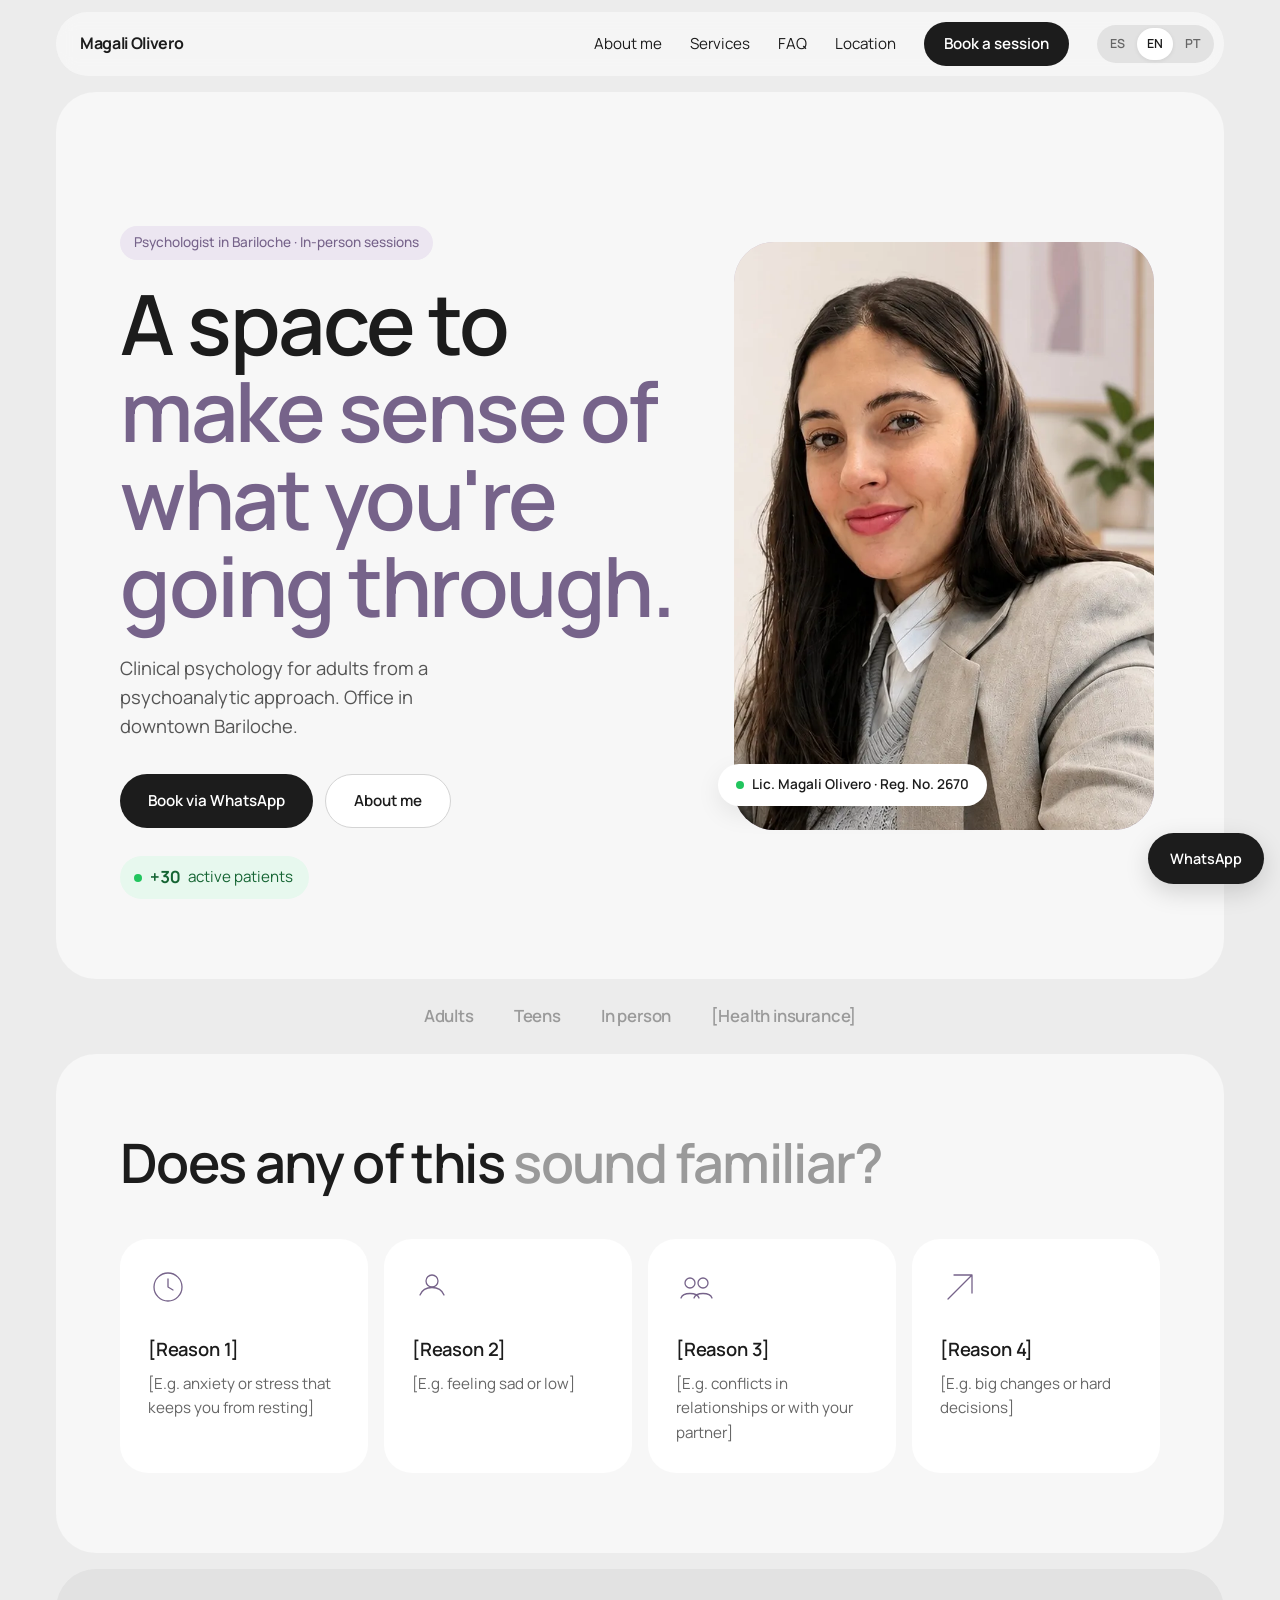
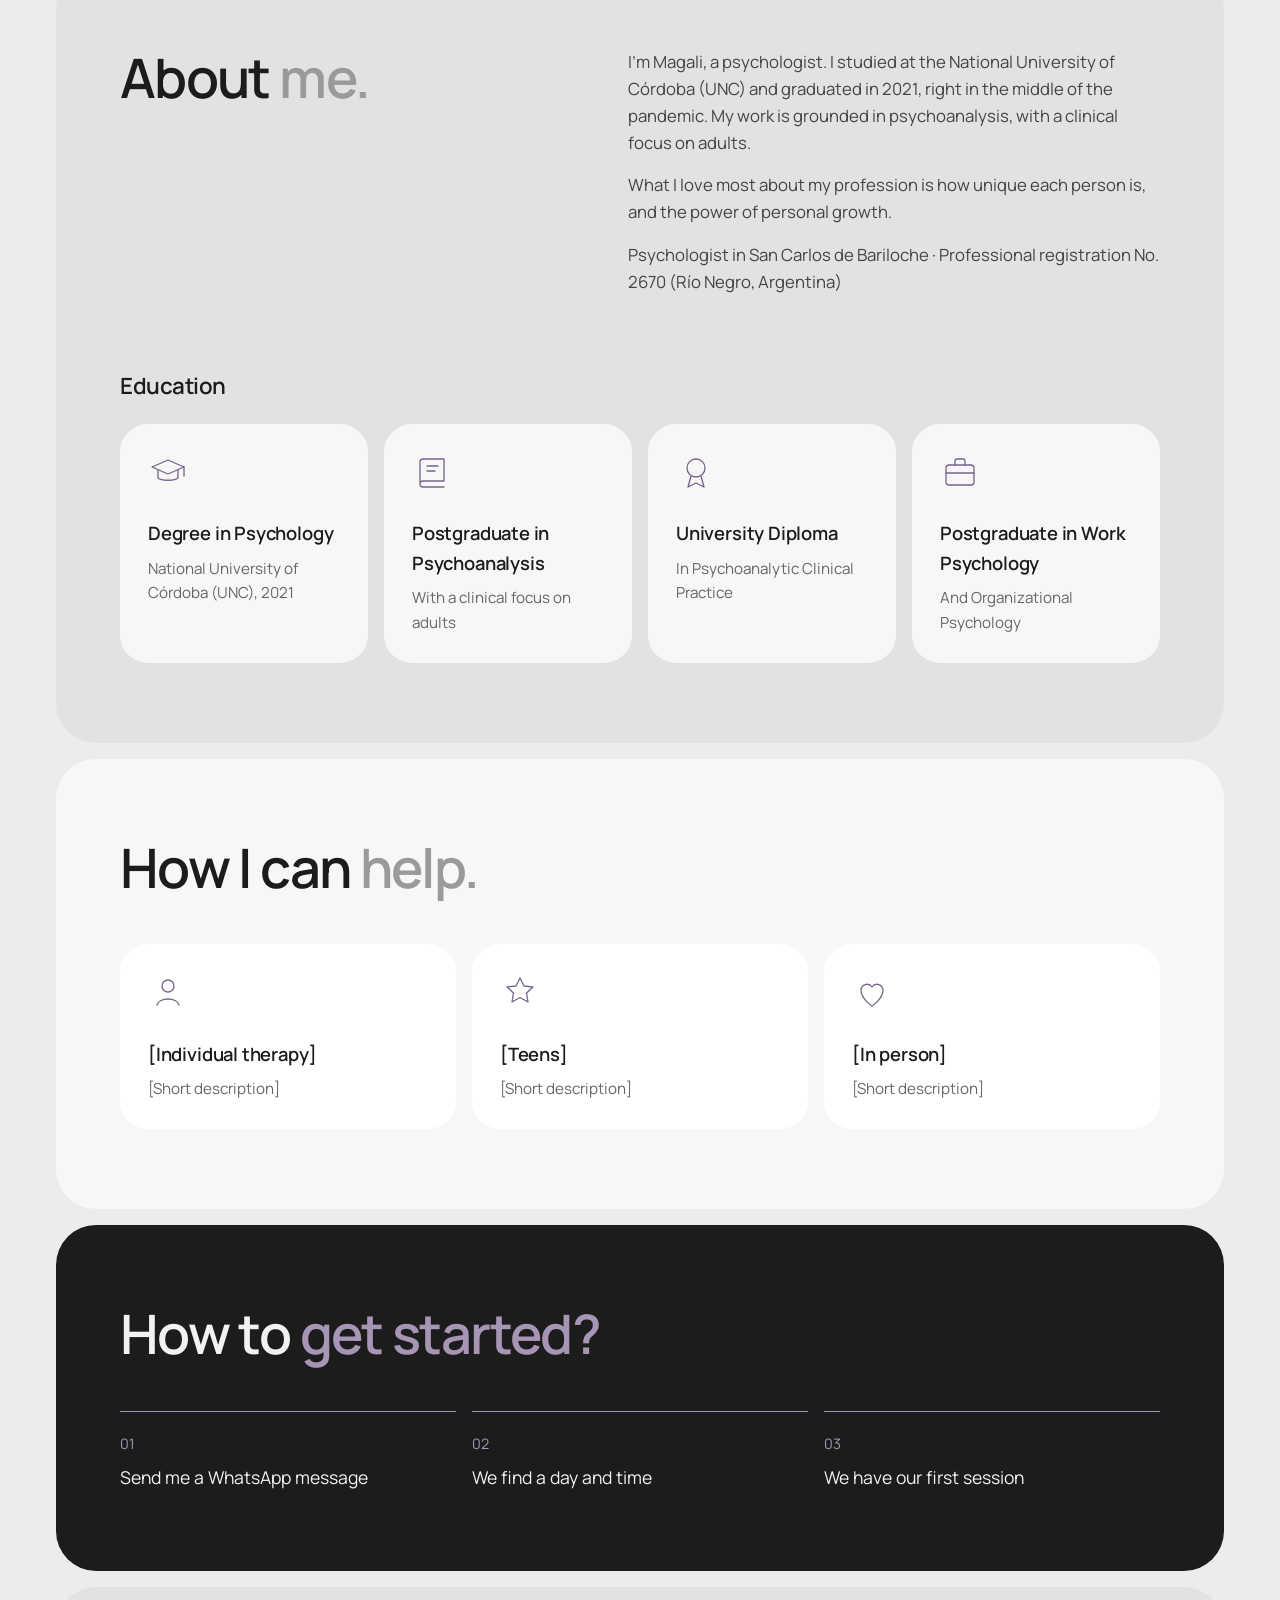
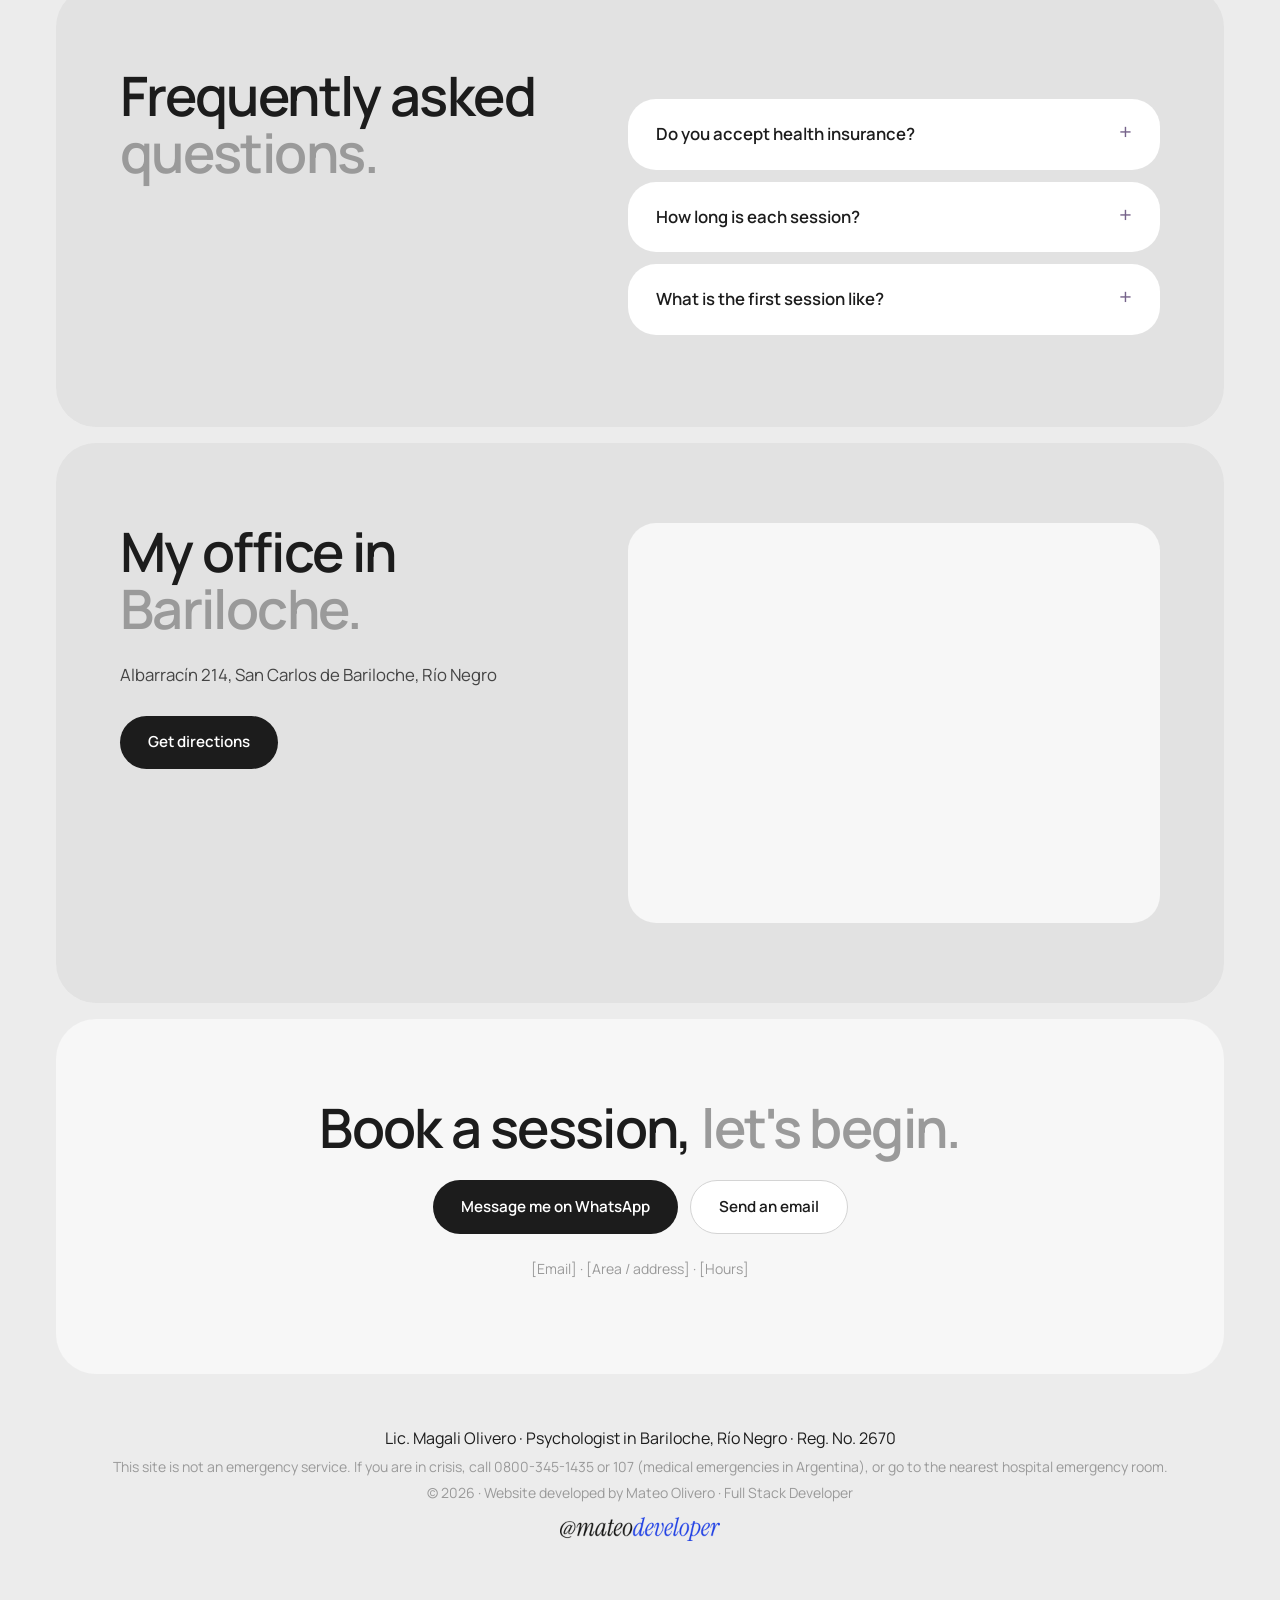
==== docs/index.html @ 2429eed4 "Reorganiza carpetas para publicar la landing en GitHub Pages Pages solo puede servir la raíz o docs/" ====
<!doctype html>
<html lang="es">
<head>
  <meta charset="utf-8">
  <meta name="viewport" content="width=device-width, initial-scale=1">
  <!--
    SEO. TODO antes de publicar: reemplazar https://magaliolivero.com.ar/ por el dominio real
    en este bloque, en el JSON-LD de abajo, en robots.txt y en sitemap.xml.
  -->
  <title data-i18n="meta.title">Psicóloga en Bariloche · Lic. Magali Olivero | Terapia presencial</title>
  <meta name="description" data-i18n-attr="content:meta.desc" content="Psicóloga en San Carlos de Bariloche (M.P. 2670). Terapia para adultos y adolescentes, presencial en el centro de Bariloche. Pedí tu turno por WhatsApp.">
  <link rel="canonical" href="https://magaliolivero.com.ar/">
  <meta name="robots" content="index, follow">
  <meta name="geo.region" content="AR-R">
  <meta name="geo.placename" content="San Carlos de Bariloche">
  <meta name="geo.position" content="-41.1391;-71.3075">
  <meta name="ICBM" content="-41.1391, -71.3075">
  <meta name="theme-color" content="#ececec">
  <link rel="icon" href="assets/img/favicon.svg" type="image/svg+xml">

  <!-- Versiones por idioma -->
  <link rel="alternate" hreflang="es" href="https://magaliolivero.com.ar/">
  <link rel="alternate" hreflang="en" href="https://magaliolivero.com.ar/?lang=en">
  <link rel="alternate" hreflang="pt" href="https://magaliolivero.com.ar/?lang=pt">
  <link rel="alternate" hreflang="x-default" href="https://magaliolivero.com.ar/">

  <!-- Vista previa al compartir el link (WhatsApp, Facebook, Instagram, etc.) -->
  <meta property="og:type" content="website">
  <meta property="og:site_name" content="Lic. Magali Olivero · Psicóloga">
  <meta property="og:title" content="Psicóloga en Bariloche · Lic. Magali Olivero">
  <meta property="og:description" content="Terapia para adultos y adolescentes, presencial en Bariloche. Pedí tu turno por WhatsApp.">
  <meta property="og:url" content="https://magaliolivero.com.ar/">
  <meta property="og:image" content="https://magaliolivero.com.ar/assets/img/og-magali.jpg">
  <meta property="og:image:width" content="1200">
  <meta property="og:image:height" content="630">
  <meta property="og:image:alt" content="Lic. Magali Olivero, psicóloga en Bariloche">
  <meta property="og:locale" content="es_AR">
  <meta property="og:locale:alternate" content="en_US">
  <meta property="og:locale:alternate" content="pt_BR">
  <meta name="twitter:card" content="summary_large_image">

  <!-- Datos estructurados para Google (negocio local).
       Si cambia la dirección, actualizarla acá y en CONSULTORIO_DIRECCION (js/main.js) -->
  <script type="application/ld+json">
  {
    "@context": "https://schema.org",
    "@type": "MedicalBusiness",
    "@id": "https://magaliolivero.com.ar/#consultorio",
    "name": "Lic. Magali Olivero · Psicóloga",
    "description": "Psicóloga en San Carlos de Bariloche. Terapia para adultos y adolescentes, presencial en Bariloche.",
    "url": "https://magaliolivero.com.ar/",
    "image": "https://magaliolivero.com.ar/assets/img/og-magali.jpg",
    "telephone": "+5492944652915",
    "address": {
      "@type": "PostalAddress",
      "streetAddress": "Albarracín 214",
      "addressLocality": "San Carlos de Bariloche",
      "addressRegion": "Río Negro",
      "postalCode": "R8400",
      "addressCountry": "AR"
    },
    "geo": { "@type": "GeoCoordinates", "latitude": -41.1391, "longitude": -71.3075 },
    "areaServed": [
      { "@type": "City", "name": "San Carlos de Bariloche" },
      { "@type": "AdministrativeArea", "name": "Río Negro" }
    ],
    "availableLanguage": "Spanish",
    "hasMap": "https://www.google.com/maps/search/?api=1&query=Albarrac%C3%ADn%20214%2C%20San%20Carlos%20de%20Bariloche",
    "employee": {
      "@type": "Person",
      "name": "Magali Olivero",
      "honorificPrefix": "Lic.",
      "jobTitle": "Psicóloga",
      "hasCredential": {
        "@type": "EducationalOccupationalCredential",
        "credentialCategory": "Matrícula profesional",
        "identifier": "M.P. 2670"
      }
    }
  }
  </script>
  <link rel="preconnect" href="https://fonts.googleapis.com">
  <link rel="preconnect" href="https://fonts.gstatic.com" crossorigin>
  <link href="https://fonts.googleapis.com/css2?family=Manrope:wght@400;500;600;700&display=swap" rel="stylesheet">
  <link rel="stylesheet" href="css/styles.css">
</head>
<body>
  <!--
    Idiomas: el español se edita acá, en el HTML.
    Las traducciones al inglés y portugués están en js/i18n.js, con las mismas claves de data-i18n.
  -->

  <!-- 1. Encabezado -->
  <header class="site-header">
    <a class="brand" href="#inicio">Magali Olivero</a>
    <div class="header-right">
      <div class="lang-switch" role="group" aria-label="Idioma / Language / Idioma">
        <button type="button" data-lang="es" lang="es" aria-label="Español">ES</button>
        <button type="button" data-lang="en" lang="en" aria-label="English">EN</button>
        <button type="button" data-lang="pt" lang="pt" aria-label="Português">PT</button>
      </div>
      <button class="nav-toggle" data-i18n-attr="aria-label:nav.menu" aria-label="Abrir menú" aria-expanded="false">☰</button>
      <nav class="nav">
        <a href="#sobre-mi" data-i18n="nav.about">Sobre mí</a>
        <a href="#servicios" data-i18n="nav.services">Servicios</a>
        <a href="#faq" data-i18n="nav.faq">Preguntas</a>
        <a href="#ubicacion" data-i18n="nav.location">Ubicación</a>
        <a href="#contacto" class="btn btn-dark btn-small" data-i18n="nav.book">Pedir turno</a>
      </nav>
    </div>
  </header>

  <main class="container">
    <!-- 2. Portada -->
    <section id="inicio" class="block hero">
      <div>
        <h1>
          <span class="eyebrow" data-i18n="hero.eyebrow">Psicóloga en Bariloche · Atención presencial</span>
          <span class="h1-text" data-i18n="hero.title">Un espacio para <span class="muted">pensar lo que te pasa.</span></span>
        </h1>
        <p class="lead" data-i18n="hero.lead">Atención psicológica clínica para adultos desde un enfoque psicoanalítico. Consultorio en el centro de Bariloche.</p>
        <div class="actions">
          <a class="btn btn-dark js-whatsapp" href="#" data-i18n="hero.cta">Pedir turno por WhatsApp</a>
          <a class="btn btn-light" href="#sobre-mi" data-i18n="hero.more">Conoceme</a>
        </div>
        <!-- El número se cambia en PACIENTES_ACTIVOS (js/main.js) -->
        <p class="stat"><span class="dot"></span><strong class="js-pacientes">+30</strong> <span data-i18n="hero.patients">pacientes activos</span></p>
      </div>
      <div class="portrait">
        <!-- Si la foto no carga, quedan visibles las iniciales -->
        <div class="portrait-photo" aria-hidden="true">MO</div>
        <picture>
          <source srcset="assets/img/magali-cuerpo.webp" type="image/webp">
          <img class="portrait-img" src="assets/img/magali-cuerpo.jpg" alt="Lic. Magali Olivero, psicóloga en Bariloche" width="700" height="1208" fetchpriority="high" decoding="async" onerror="this.remove()">
        </picture>
        <span class="pill-tag"><span class="dot"></span><span data-i18n="hero.tag">Lic. Magali Olivero · M.P. 2670</span></span>
      </div>
    </section>

    <!-- Modalidades (en lugar de la fila de logos) -->
    <div class="chips">
      <span data-i18n="chip.adults">Adultos</span><span data-i18n="chip.teens">Adolescentes</span><span data-i18n="chip.inperson">Presencial</span><span data-i18n="chip.insurance">[Obras sociales]</span>
    </div>

    <!-- 3. ¿Te pasa esto? -->
    <section id="motivos" class="block">
      <h2 data-i18n="reasons.title">¿Te pasa algo <span class="muted">de esto?</span></h2>
      <ul class="grid-4">
        <li>
          <svg class="icon" viewBox="0 0 40 40" aria-hidden="true"><circle cx="20" cy="20" r="14"/><path d="M20 12v8l5 3"/></svg>
          <h3 data-i18n="reasons.1.t">[Motivo 1]</h3><p data-i18n="reasons.1.d">[Ej.: ansiedad o estrés que no te deja descansar]</p>
        </li>
        <li>
          <svg class="icon" viewBox="0 0 40 40" aria-hidden="true"><path d="M8 28c4-10 20-10 24 0"/><circle cx="20" cy="14" r="6"/></svg>
          <h3 data-i18n="reasons.2.t">[Motivo 2]</h3><p data-i18n="reasons.2.d">[Ej.: momentos de tristeza o desánimo]</p>
        </li>
        <li>
          <svg class="icon" viewBox="0 0 40 40" aria-hidden="true"><circle cx="14" cy="16" r="5"/><circle cx="27" cy="16" r="5"/><path d="M5 31c2-6 16-6 18 0M18 31c2-6 16-6 18 0"/></svg>
          <h3 data-i18n="reasons.3.t">[Motivo 3]</h3><p data-i18n="reasons.3.d">[Ej.: conflictos en vínculos o en la pareja]</p>
        </li>
        <li>
          <svg class="icon" viewBox="0 0 40 40" aria-hidden="true"><path d="M8 32 32 8M14 8h18v18"/></svg>
          <h3 data-i18n="reasons.4.t">[Motivo 4]</h3><p data-i18n="reasons.4.d">[Ej.: cambios o decisiones difíciles]</p>
        </li>
      </ul>
    </section>

    <!-- 4. Sobre mí -->
    <section id="sobre-mi" class="block alt">
      <div class="split">
        <h2 data-i18n="about.title">Sobre <span class="muted">mí.</span></h2>
        <div>
          <p data-i18n="about.text">Soy Magali, psicóloga. Estudié en la Universidad Nacional de Córdoba (UNC) y me recibí en 2021, en plena pandemia. Trabajo desde el psicoanálisis, con atención clínica en adultos.</p>
          <p data-i18n="about.text2">Lo que más me gusta de mi profesión es lo singular de cada persona y el poder del crecimiento personal.</p>
          <p class="small" data-i18n="about.license">Psicóloga en San Carlos de Bariloche · Matrícula N.º 2670</p>
        </div>
      </div>

      <h3 class="subhead" data-i18n="about.edu">Formación</h3>
      <ul class="grid-4">
        <li>
          <svg class="icon" viewBox="0 0 40 40" aria-hidden="true"><path d="M4 15 20 8l16 7-16 7z"/><path d="M10 18v8c3 3 17 3 20 0v-8M36 15v9"/></svg>
          <h3 data-i18n="about.edu.1.t">Licenciatura en Psicología</h3><p data-i18n="about.edu.1.d">Universidad Nacional de Córdoba (UNC), 2021</p>
        </li>
        <li>
          <svg class="icon" viewBox="0 0 40 40" aria-hidden="true"><path d="M8 32V10a3 3 0 0 1 3-3h21v22H11a3 3 0 0 0-3 3zm0 0a3 3 0 0 0 3 3h21"/><path d="M15 14h11M15 19h8"/></svg>
          <h3 data-i18n="about.edu.2.t">Posgrado en Psicoanálisis</h3><p data-i18n="about.edu.2.d">Con atención clínica en adultos</p>
        </li>
        <li>
          <svg class="icon" viewBox="0 0 40 40" aria-hidden="true"><circle cx="20" cy="16" r="9"/><path d="M15 24l-3 11 8-4 8 4-3-11"/></svg>
          <h3 data-i18n="about.edu.3.t">Diplomatura Universitaria</h3><p data-i18n="about.edu.3.d">En Clínica Psicoanalítica</p>
        </li>
        <li>
          <svg class="icon" viewBox="0 0 40 40" aria-hidden="true"><rect x="6" y="13" width="28" height="20" rx="3"/><path d="M15 13V9a2 2 0 0 1 2-2h6a2 2 0 0 1 2 2v4M6 21h28"/></svg>
          <h3 data-i18n="about.edu.4.t">Posgrado en Psicología Laboral</h3><p data-i18n="about.edu.4.d">Y Organizacional</p>
        </li>
      </ul>

    </section>

    <!-- 5. Servicios -->
    <section id="servicios" class="block">
      <h2 data-i18n="services.title">Cómo puedo <span class="muted">ayudarte.</span></h2>
      <ul class="grid-4">
        <li>
          <svg class="icon" viewBox="0 0 40 40" aria-hidden="true"><circle cx="20" cy="14" r="6"/><path d="M9 33c2-8 20-8 22 0"/></svg>
          <h3 data-i18n="services.1.t">[Terapia individual]</h3><p data-i18n="services.d">[Descripción breve]</p>
        </li>
        <li>
          <svg class="icon" viewBox="0 0 40 40" aria-hidden="true"><path d="M20 6l4 8 9 1-6.5 6 1.5 9-8-4.5L12 30l1.5-9L7 15l9-1z"/></svg>
          <h3 data-i18n="services.2.t">[Adolescentes]</h3><p data-i18n="services.d">[Descripción breve]</p>
        </li>
        <li>
          <svg class="icon" viewBox="0 0 40 40" aria-hidden="true"><path d="M20 34s-11-7-11-16a6 6 0 0 1 11-3 6 6 0 0 1 11 3c0 9-11 16-11 16z"/></svg>
          <h3 data-i18n="services.4.t">[Presencial]</h3><p data-i18n="services.d">[Descripción breve]</p>
        </li>
      </ul>
    </section>

    <!-- 6. Primer encuentro -->
    <section id="como-trabajo" class="block dark">
      <h2 data-i18n="steps.title">¿Cómo <span class="muted">empezar?</span></h2>
      <ol class="steps"><li data-i18n="steps.1">Me escribís por WhatsApp</li><li data-i18n="steps.2">Coordinamos día y horario</li><li data-i18n="steps.3">Tenemos la primera sesión</li></ol>
    </section>

    <!-- 7. Preguntas frecuentes -->
    <section id="faq" class="block alt split">
      <h2 data-i18n="faq.title">Preguntas <span class="muted">frecuentes.</span></h2>
      <div class="faq">
        <details><summary data-i18n="faq.1.q">¿Atendés por obra social?</summary><p data-i18n="faq.a">[Respuesta]</p></details>
        <details><summary data-i18n="faq.2.q">¿Cuánto dura cada sesión?</summary><p data-i18n="faq.a">[Respuesta]</p></details>
        <details><summary data-i18n="faq.3.q">¿Cómo es la primera sesión?</summary><p data-i18n="faq.a">[Respuesta]</p></details>
      </div>
    </section>

    <!-- Ubicación del consultorio -->
    <!-- La dirección se cambia en un solo lugar: CONSULTORIO_DIRECCION en js/main.js -->
    <section id="ubicacion" class="block alt split">
      <div>
        <h2 data-i18n="location.title">Consultorio en <span class="muted">Bariloche.</span></h2>
        <address class="address"><span class="js-direccion">Albarracín 214, San Carlos de Bariloche, Río Negro</span></address>
        <a class="btn btn-dark js-como-llegar" href="#" target="_blank" rel="noopener" data-i18n="location.cta">Cómo llegar</a>
      </div>
      <div class="map">
        <iframe class="js-mapa" data-i18n-attr="title:location.map" title="Mapa del consultorio en Google Maps" loading="lazy" referrerpolicy="no-referrer-when-downgrade" allowfullscreen></iframe>
      </div>
    </section>

    <!-- 8. Contacto -->
    <section id="contacto" class="block contact">
      <h2 data-i18n="contact.title">Pedí tu turno, <span class="muted">empecemos.</span></h2>
      <div class="actions">
        <a class="btn btn-dark js-whatsapp" href="#" data-i18n="contact.wa">Escribime por WhatsApp</a>
        <a class="btn btn-light" href="mailto:[email]" data-i18n="contact.email">Enviar un email</a>
      </div>
      <p class="small" data-i18n="contact.info">[Email] · [Zona / dirección] · [Horarios]</p>
    </section>
  </main>

  <!-- 9. Pie -->
  <footer class="site-footer">
    <p data-i18n="footer.name">Lic. Magali Olivero · Psicóloga en Bariloche, Río Negro · M.P. 2670</p>
    <p class="small" data-i18n="footer.crisis">Este sitio no es un servicio de emergencias. Si estás en crisis, llamá al 135 (CABA y GBA) o al 0800-345-1435, o acercate a la guardia más cercana.</p>
    <p class="small">© <span id="year"></span> · <span data-i18n="footer.dev">Sitio desarrollado por Mateo Olivero · Full Stack Developer</span></p>
    <img class="dev-signature" src="assets/img/firma-mateo.png" alt="Firma de Mateo Olivero (@mateodeveloper)" width="160" height="24" loading="lazy" decoding="async">
  </footer>

  <a class="whatsapp-float js-whatsapp" href="#" aria-label="WhatsApp">WhatsApp</a>
  <script src="js/i18n.js"></script>
  <script src="js/main.js"></script>
</body>
</html>
---- docs/css/styles.css ----
/* Estilo minimalista: grises claros, bloques muy redondeados, botones píldora */
:root {
  --color-bg: #ececec;
  --color-block: #f7f7f7;
  --color-block-alt: #e2e2e2;
  --color-text: #1c1c1c;
  --color-muted: #9a9a9a;
  --color-line: #d4d4d4;
  --color-dark: #1c1c1c;
  --color-accent: #a795b5;       /* lila de marca: fondos, detalles, texto sobre oscuro */
  --color-accent-ink: #76638a;   /* lila oscurecido para texto sobre fondo claro (contraste AA) */
  --color-accent-soft: #ece6f1;
  --font-body: "Manrope", system-ui, -apple-system, "Segoe UI", sans-serif;
  --radius-xl: 40px;
  --radius-lg: 28px;
  --max-width: 1200px;
}
* { box-sizing: border-box; }
html { scroll-behavior: smooth; }
body { margin: 0; font-family: var(--font-body); color: var(--color-text); background: var(--color-bg); line-height: 1.6; }
img { max-width: 100%; display: block; }
.container { max-width: var(--max-width); margin: 0 auto; padding: 0 16px; }
.small { font-size: .875rem; color: var(--color-muted); }
.muted { color: var(--color-muted); }
h1 .muted { color: var(--color-accent-ink); }

/* Títulos grandes en dos tonos */
h1, h2 { font-weight: 600; letter-spacing: -.03em; line-height: 1.05; margin: 0 0 24px; }
h1 { font-size: clamp(2.6rem, 7vw, 5.2rem); }
h2 { font-size: clamp(2rem, 4.5vw, 3.4rem); }
.lead { font-size: 1.15rem; color: #555; max-width: 34ch; margin: 0 0 32px; }
h1 .eyebrow { font-size: .85rem; font-weight: 500; letter-spacing: 0; line-height: 1.6; }
.h1-text { display: block; }
.address { font-style: normal; }
.eyebrow { display: inline-block; font-size: .85rem; color: var(--color-accent-ink); background: var(--color-accent-soft); border-radius: 999px; padding: 6px 14px; margin-bottom: 20px; }

/* Bloques */
.block { background: var(--color-block); border-radius: var(--radius-xl); padding: 48px 24px; margin: 16px 0; }
.block.alt { background: var(--color-block-alt); }
.block.dark { background: var(--color-dark); color: #f2f2f2; }
.block.dark .muted { color: var(--color-accent); }
@media (min-width: 768px) { .block { padding: 80px 64px; } }

/* Encabezado */
.site-header { position: sticky; top: 12px; z-index: 10; margin: 12px 16px 0; display: flex; align-items: center; justify-content: space-between; gap: 16px; padding: 10px 10px 10px 24px; background: rgba(247, 247, 247, .85); backdrop-filter: blur(10px); border-radius: 999px; }
@media (min-width: 1232px) { .site-header { margin: 12px auto 0; max-width: calc(var(--max-width) - 32px); } }
.brand { font-weight: 700; color: inherit; text-decoration: none; letter-spacing: -.02em; }
.nav { display: none; gap: 28px; align-items: center; }
.nav.open { display: flex; flex-direction: column; align-items: stretch; position: absolute; top: calc(100% + 8px); left: 0; right: 0; background: var(--color-block); padding: 20px; border-radius: var(--radius-lg); gap: 12px; }
.nav a { color: inherit; text-decoration: none; font-size: .95rem; }
.nav-toggle { background: var(--color-dark); color: #fff; border: 0; width: 44px; height: 44px; border-radius: 50%; font-size: 1.1rem; cursor: pointer; }
@media (min-width: 768px) { .nav { display: flex; } .nav-toggle { display: none; } }

.header-right { display: flex; align-items: center; gap: 12px; }
@media (min-width: 768px) { .header-right { flex-direction: row-reverse; gap: 28px; } }

/* Selector de idioma */
.lang-switch { display: flex; gap: 2px; background: var(--color-block-alt); border-radius: 999px; padding: 3px; }
.lang-switch button { border: 0; background: none; font: inherit; font-size: .78rem; font-weight: 600; color: #666; padding: 6px 10px; border-radius: 999px; cursor: pointer; }
.lang-switch button[aria-pressed="true"] { background: #fff; color: var(--color-text); box-shadow: 0 1px 4px rgba(0, 0, 0, .08); }
.lang-switch button:hover { color: var(--color-accent-ink); }

/* Botones píldora */
.btn { display: inline-flex; align-items: center; gap: 10px; padding: 14px 28px; border-radius: 999px; text-decoration: none; font-weight: 600; font-size: .95rem; transition: transform .15s, background .15s; }
.btn:hover { transform: translateY(-2px); }
.btn-dark { background: var(--color-dark); color: #fff; }
.btn-dark:hover { background: #3a3a3a; }
.btn-light { background: #fff; color: var(--color-text); border: 1px solid var(--color-line); }
.btn-light:hover { border-color: var(--color-accent); }
.btn-small { padding: 10px 20px; }
.nav .btn-dark { color: #fff; }
.actions { display: flex; flex-wrap: wrap; gap: 12px; }

/* Portada */
.hero { display: grid; gap: 48px; align-items: center; }
@media (min-width: 900px) { .hero { grid-template-columns: 1.3fr 1fr; } }
.portrait { position: relative; justify-self: center; width: min(100%, 340px); aspect-ratio: 3 / 4; }
@media (min-width: 900px) { .portrait { width: min(100%, 420px); aspect-ratio: 4 / 5.6; } }
.portrait-photo { width: 100%; height: 100%; border-radius: var(--radius-xl); object-fit: cover; background: linear-gradient(145deg, #c9bcd3, var(--color-accent)); display: grid; place-items: center; font-size: 4rem; font-weight: 600; color: #fff; letter-spacing: -.04em; }
.portrait-img { position: absolute; inset: 0; width: 100%; height: 100%; border-radius: var(--radius-xl); object-fit: cover; object-position: center top; }
.pill-tag { position: absolute; z-index: 1; bottom: 24px; left: -16px; background: #fff; border-radius: 999px; padding: 10px 18px; font-size: .85rem; font-weight: 600; box-shadow: 0 8px 24px rgba(0, 0, 0, .08); display: flex; align-items: center; gap: 8px; }
.stat { display: inline-flex; align-items: center; gap: 8px; margin: 28px 0 0; padding: 8px 16px 8px 14px; border-radius: 999px; background: #e7f8ee; color: #166534; font-size: .95rem; }
.stat strong { font-size: 1.05rem; font-variant-numeric: tabular-nums; }
.pill-tag .dot, .stat .dot { width: 8px; height: 8px; border-radius: 50%; background: #22c55e; animation: online 2s ease-out infinite; }
@keyframes online { 0% { box-shadow: 0 0 0 0 rgba(34, 197, 94, .5); } 70%, 100% { box-shadow: 0 0 0 7px rgba(34, 197, 94, 0); } }
@media (prefers-reduced-motion: reduce) { .pill-tag .dot, .stat .dot { animation: none; } }

/* Fila de modalidades (reemplaza la fila de logos) */
.chips { display: flex; flex-wrap: wrap; justify-content: center; gap: 12px 40px; padding: 8px 0; color: var(--color-muted); font-weight: 600; font-size: 1.05rem; letter-spacing: -.01em; }

/* Grilla de íconos */
.grid-4 { list-style: none; padding: 0; margin: 48px 0 0; display: grid; gap: 16px; grid-template-columns: repeat(auto-fit, minmax(230px, 1fr)); }
.grid-4 li { background: #fff; border-radius: var(--radius-lg); padding: 28px; }
.block.alt .grid-4 li { background: var(--color-block); }
.grid-4 h3 { font-size: 1.15rem; font-weight: 600; letter-spacing: -.01em; margin: 20px 0 8px; }
.grid-4 p { margin: 0; color: #666; font-size: .95rem; }
.icon { width: 40px; height: 40px; stroke: var(--color-accent-ink); stroke-width: 1.3; fill: none; stroke-linecap: round; stroke-linejoin: round; }

/* Sobre mí */
.split { display: grid; gap: 32px; }
@media (min-width: 900px) { .split { grid-template-columns: 1fr 1.2fr; gap: 64px; } }
.split p { margin: 0 0 16px; color: #444; font-size: 1.05rem; }

.subhead { font-size: 1.4rem; font-weight: 600; letter-spacing: -.02em; margin: 56px 0 0; }
.subhead + .grid-4 { margin-top: 20px; }

/* Pasos */
.steps { list-style: none; padding: 0; margin: 48px 0 0; display: grid; gap: 16px; counter-reset: paso; grid-template-columns: repeat(auto-fit, minmax(230px, 1fr)); }
.steps li { counter-increment: paso; border-top: 1px solid var(--color-accent); padding-top: 20px; font-size: 1.1rem; }
.steps li::before { content: "0" counter(paso); display: block; color: var(--color-accent); font-size: .9rem; margin-bottom: 8px; }

/* Preguntas frecuentes */
.faq { margin-top: 32px; }
details { background: #fff; border-radius: var(--radius-lg); padding: 22px 28px; margin-bottom: 12px; }
summary { cursor: pointer; font-weight: 600; font-size: 1.05rem; list-style: none; display: flex; justify-content: space-between; gap: 16px; }
summary::-webkit-details-marker { display: none; }
summary::after { content: "+"; color: var(--color-accent-ink); font-weight: 400; font-size: 1.4rem; line-height: 1; }
details[open] summary::after { content: "−"; }
details p { margin: 12px 0 0; color: #555; }

/* Ubicación */
.address { color: #444; font-size: 1.05rem; margin: 0 0 28px; }
.map { border-radius: var(--radius-lg); overflow: hidden; background: var(--color-block); aspect-ratio: 4 / 3; }
.map iframe { width: 100%; height: 100%; border: 0; display: block; filter: grayscale(.35); }

/* Contacto */
.contact { text-align: center; }
.contact h2 { margin-left: auto; margin-right: auto; }
.contact .actions { justify-content: center; margin-bottom: 24px; }

/* Pie */
.site-footer { padding: 32px 16px 96px; text-align: center; }
.site-footer p { margin: 4px 0; }
.dev-signature { display: block; width: 160px; height: auto; margin: 12px auto 0; }

.whatsapp-float { position: fixed; right: 16px; bottom: 16px; background: var(--color-dark); color: #fff; padding: 14px 22px; border-radius: 999px; text-decoration: none; font-weight: 600; font-size: .9rem; box-shadow: 0 8px 24px rgba(0, 0, 0, .15); z-index: 20; }
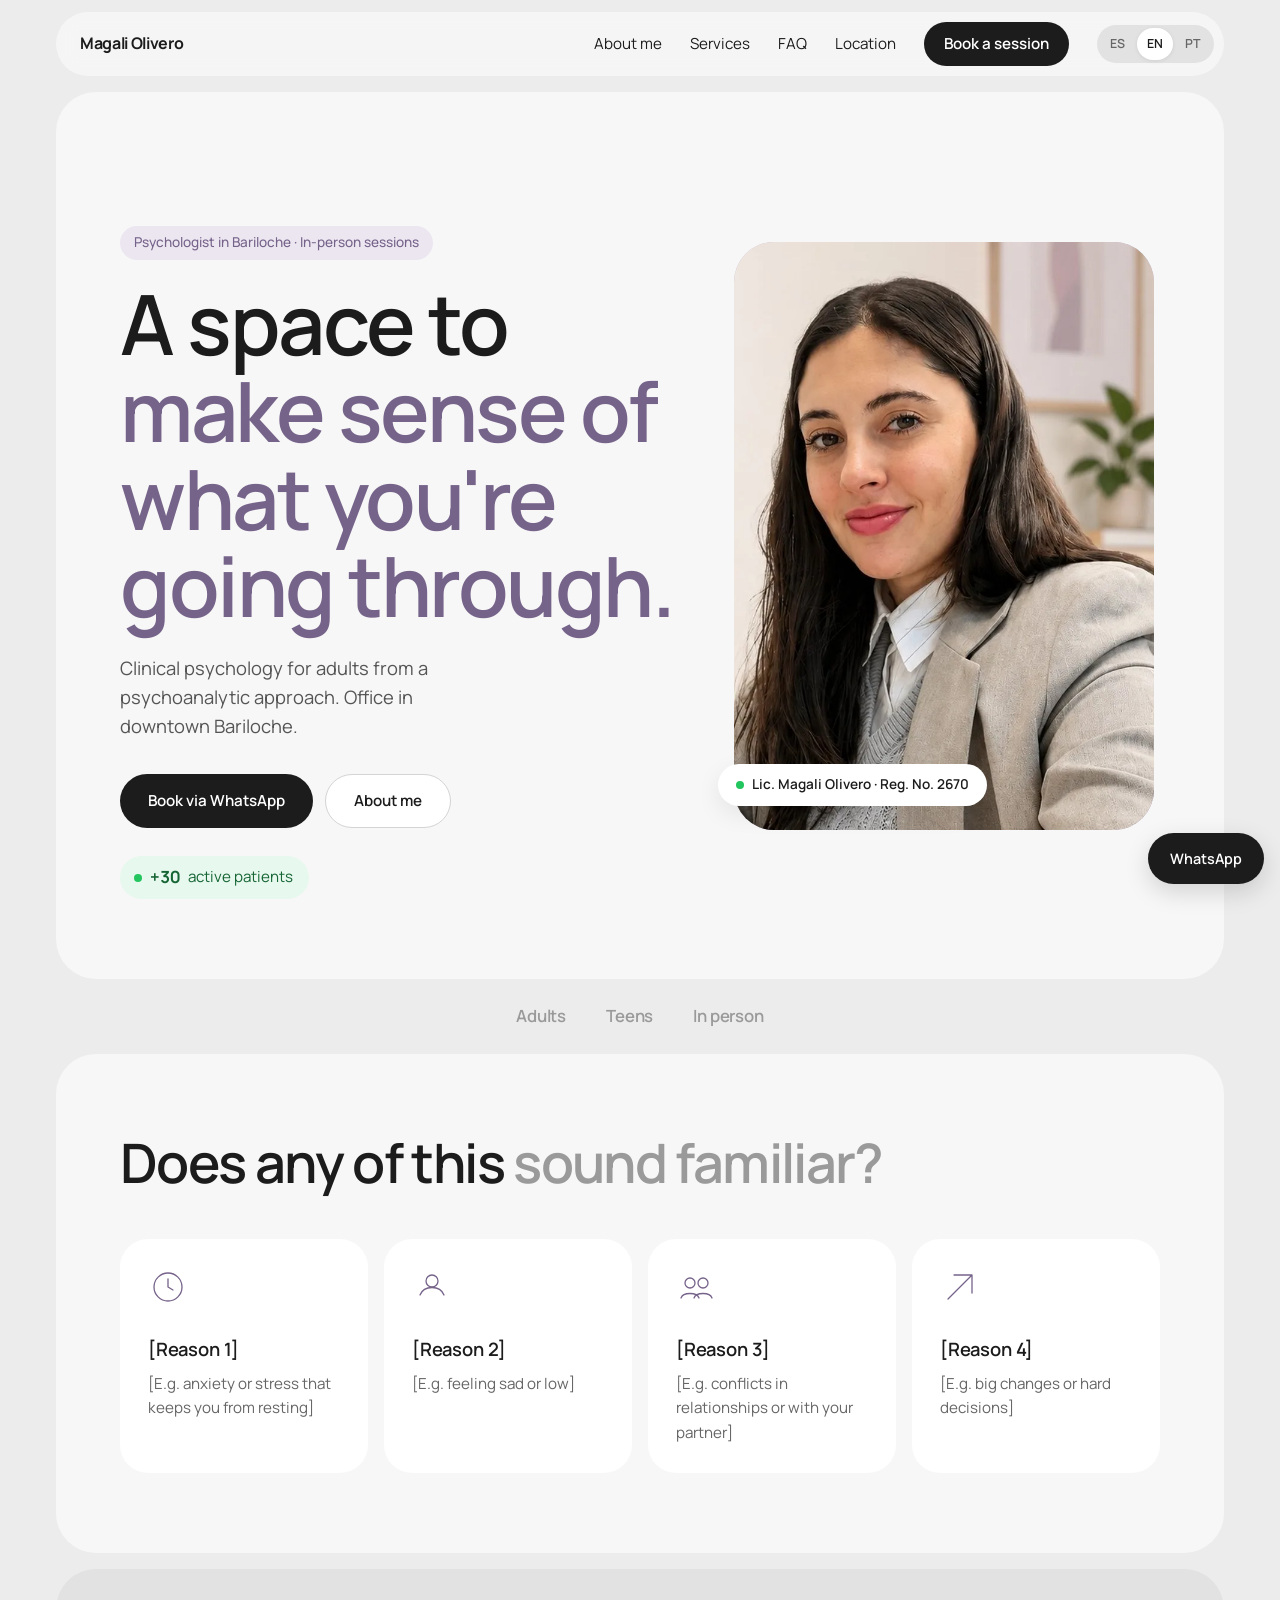
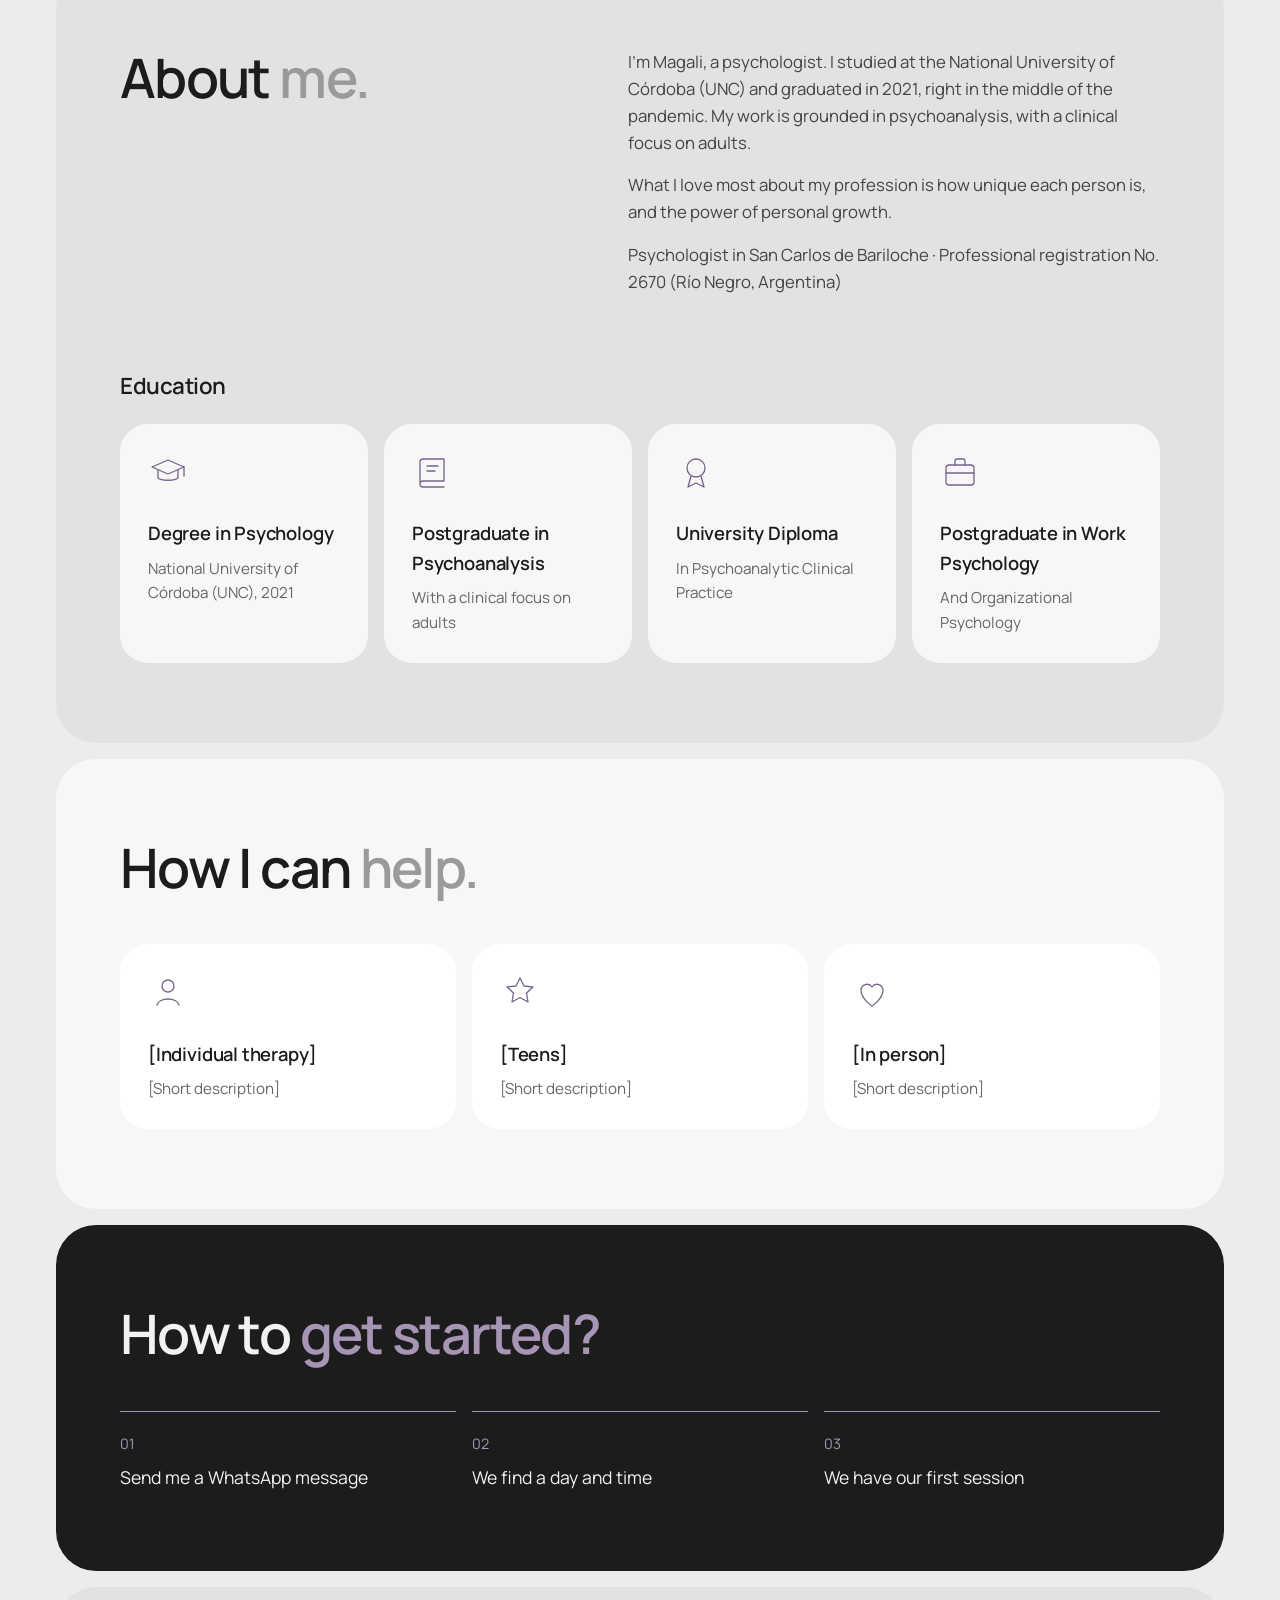
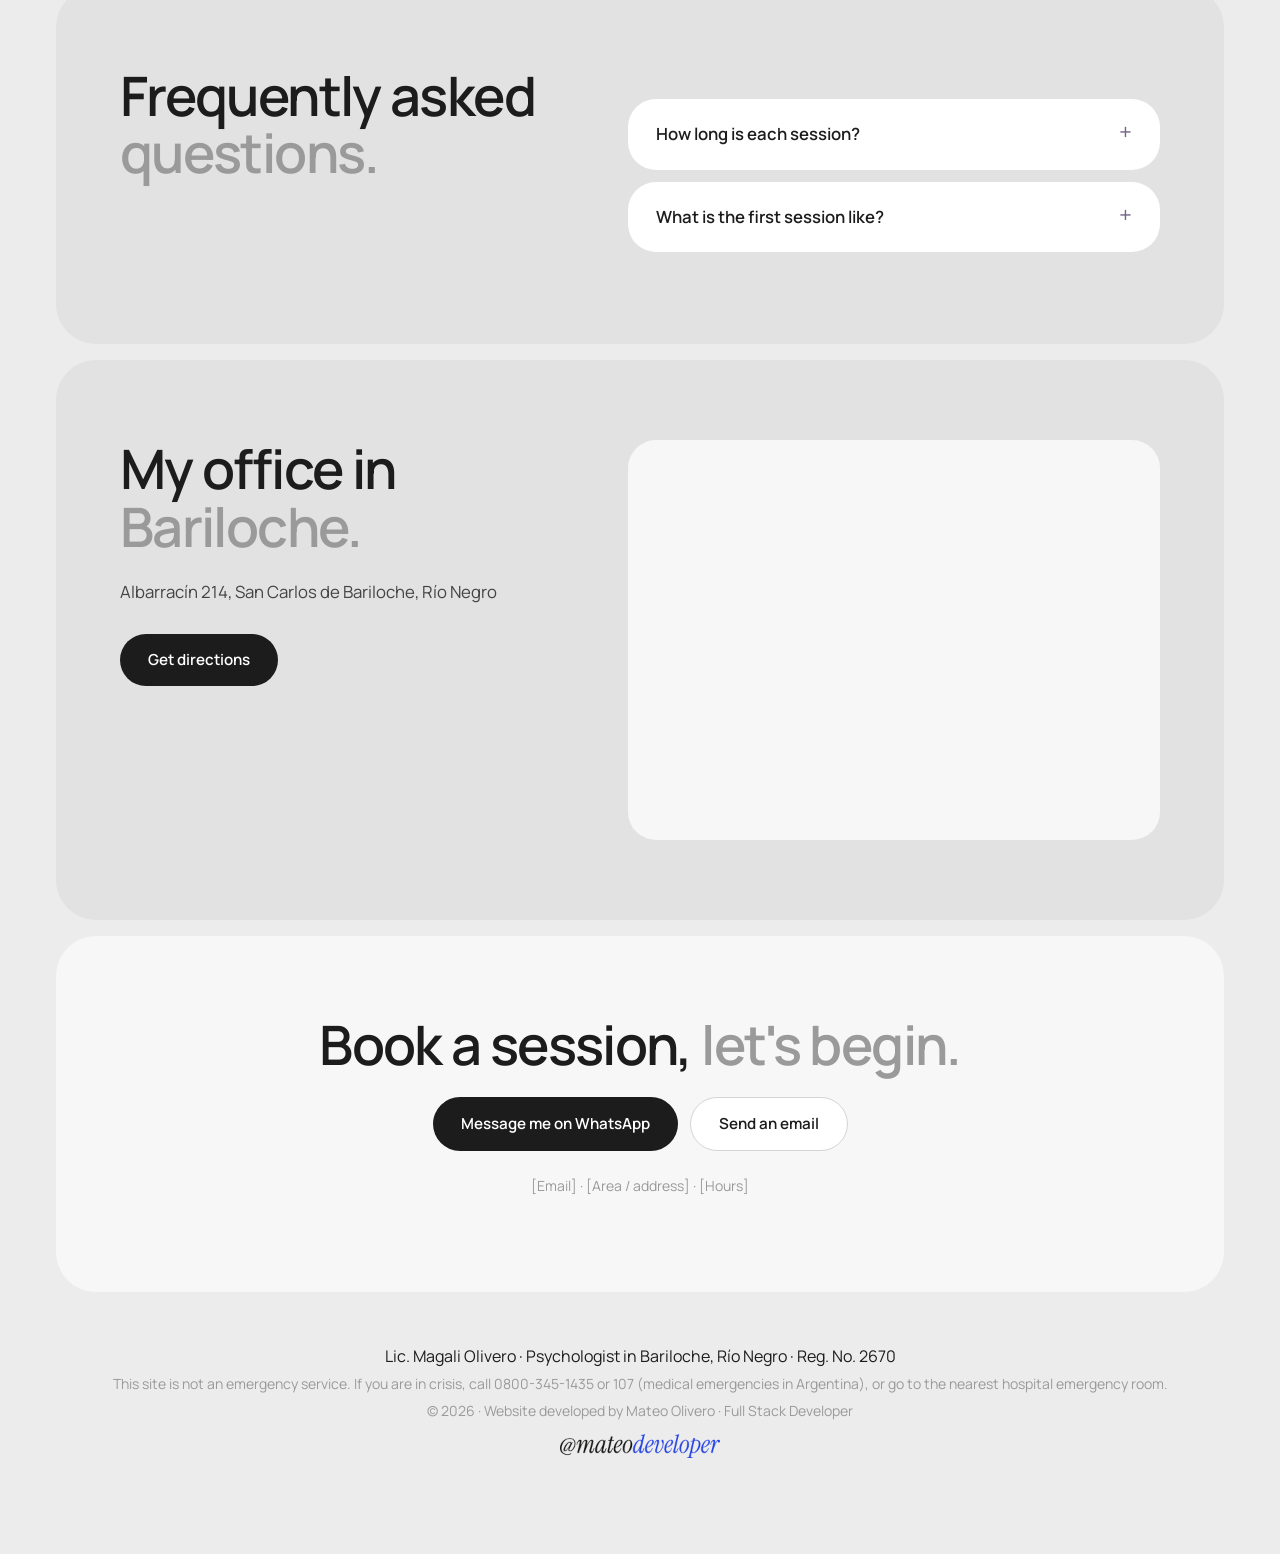
==== commit d5a6c2f6: "Quita las menciones a obras sociales Magali no trabaja con obras sociales: se quitan la etiqueta y l" ====
--- a/docs/index.html
+++ b/docs/index.html
@@ -139,7 +139,7 @@
 
     <!-- Modalidades (en lugar de la fila de logos) -->
     <div class="chips">
-      <span data-i18n="chip.adults">Adultos</span><span data-i18n="chip.teens">Adolescentes</span><span data-i18n="chip.inperson">Presencial</span><span data-i18n="chip.insurance">[Obras sociales]</span>
+      <span data-i18n="chip.adults">Adultos</span><span data-i18n="chip.teens">Adolescentes</span><span data-i18n="chip.inperson">Presencial</span>
     </div>
 
     <!-- 3. ¿Te pasa esto? -->
@@ -227,7 +227,6 @@
     <section id="faq" class="block alt split">
       <h2 data-i18n="faq.title">Preguntas <span class="muted">frecuentes.</span></h2>
       <div class="faq">
-        <details><summary data-i18n="faq.1.q">¿Atendés por obra social?</summary><p data-i18n="faq.a">[Respuesta]</p></details>
         <details><summary data-i18n="faq.2.q">¿Cuánto dura cada sesión?</summary><p data-i18n="faq.a">[Respuesta]</p></details>
         <details><summary data-i18n="faq.3.q">¿Cómo es la primera sesión?</summary><p data-i18n="faq.a">[Respuesta]</p></details>
       </div>
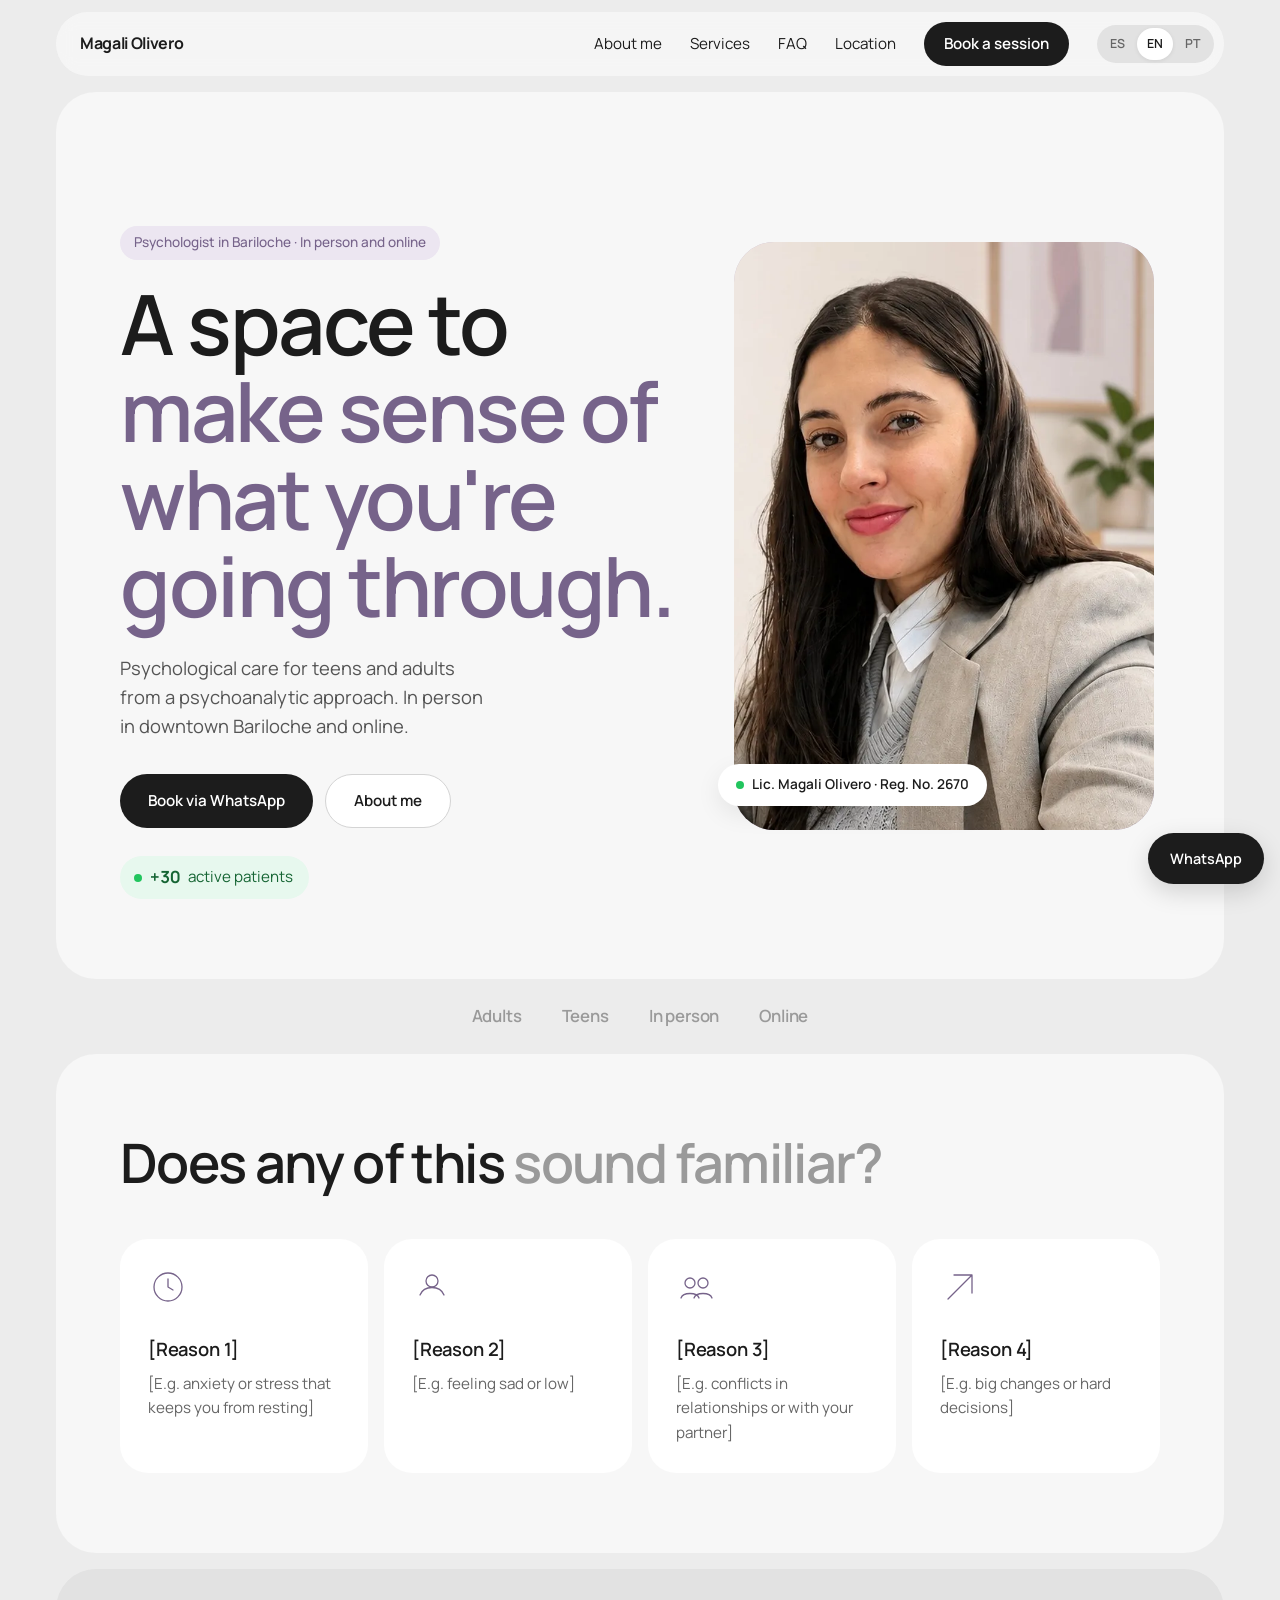
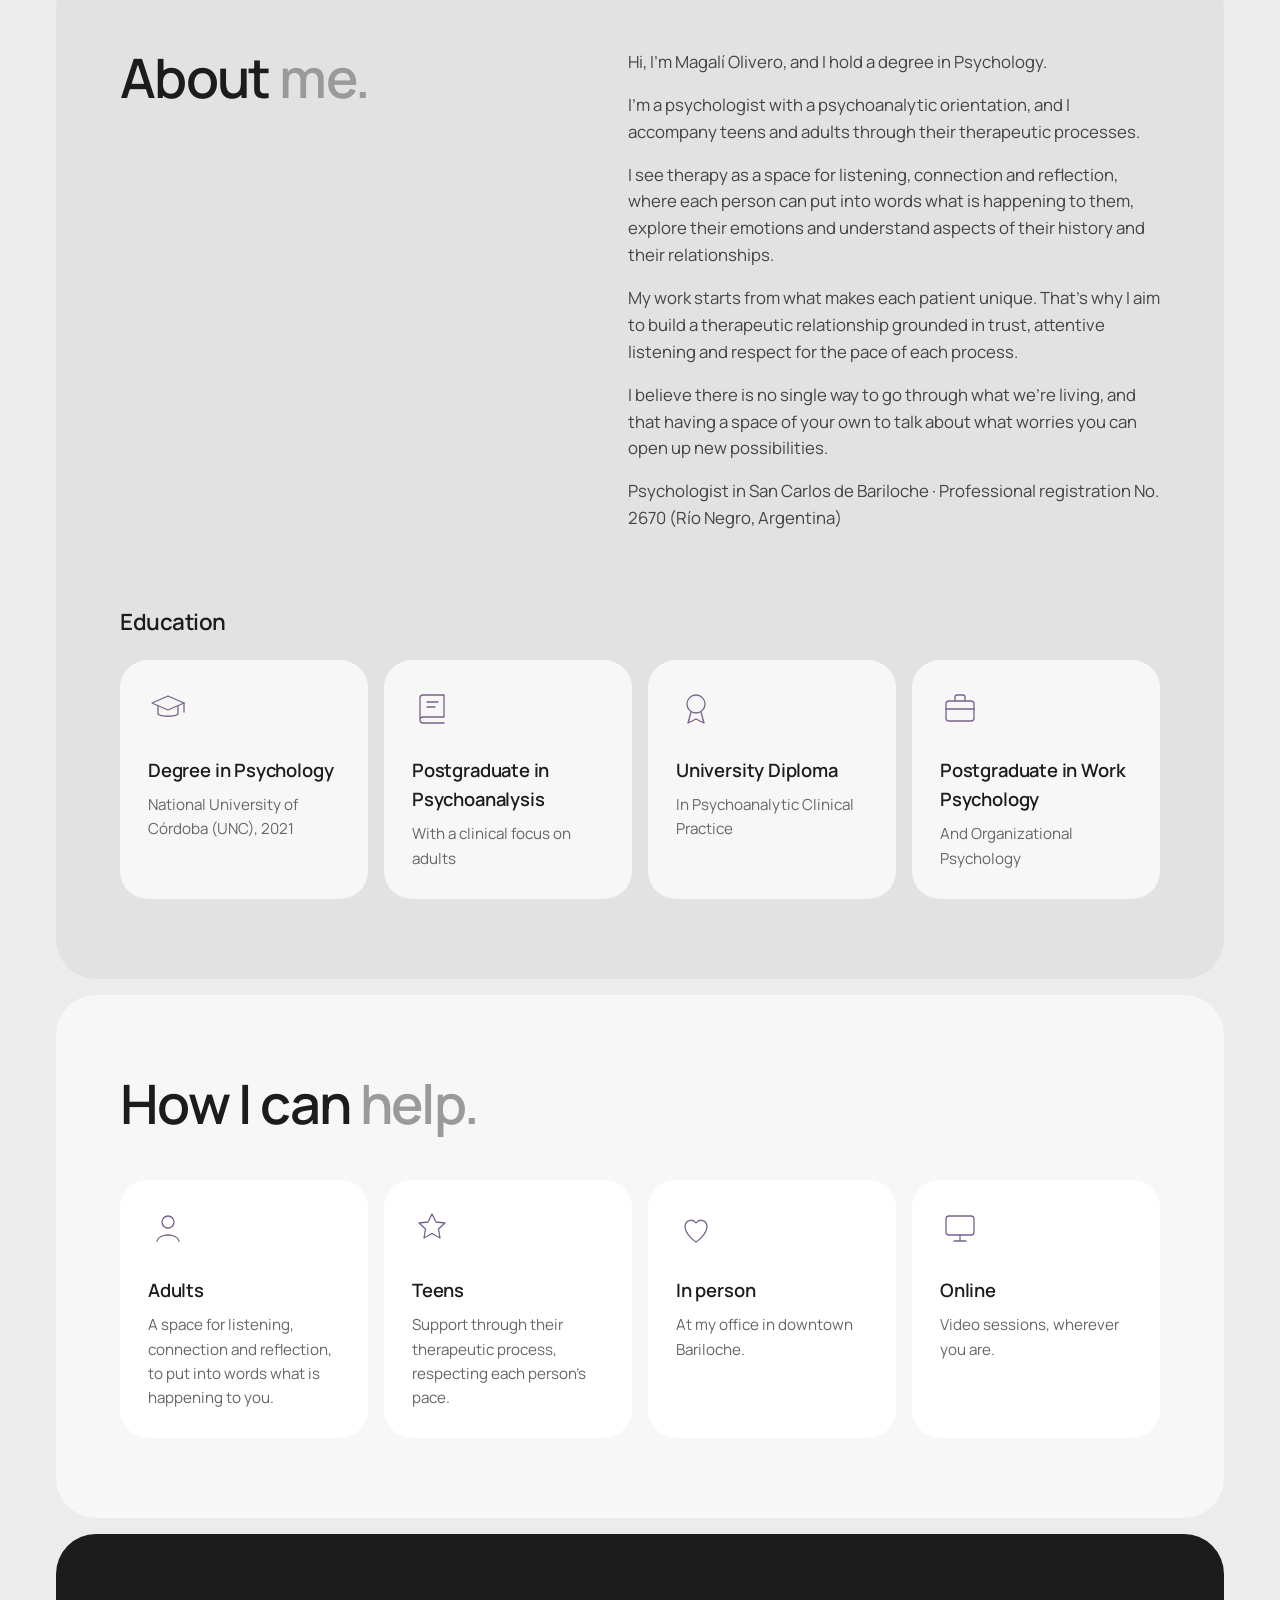
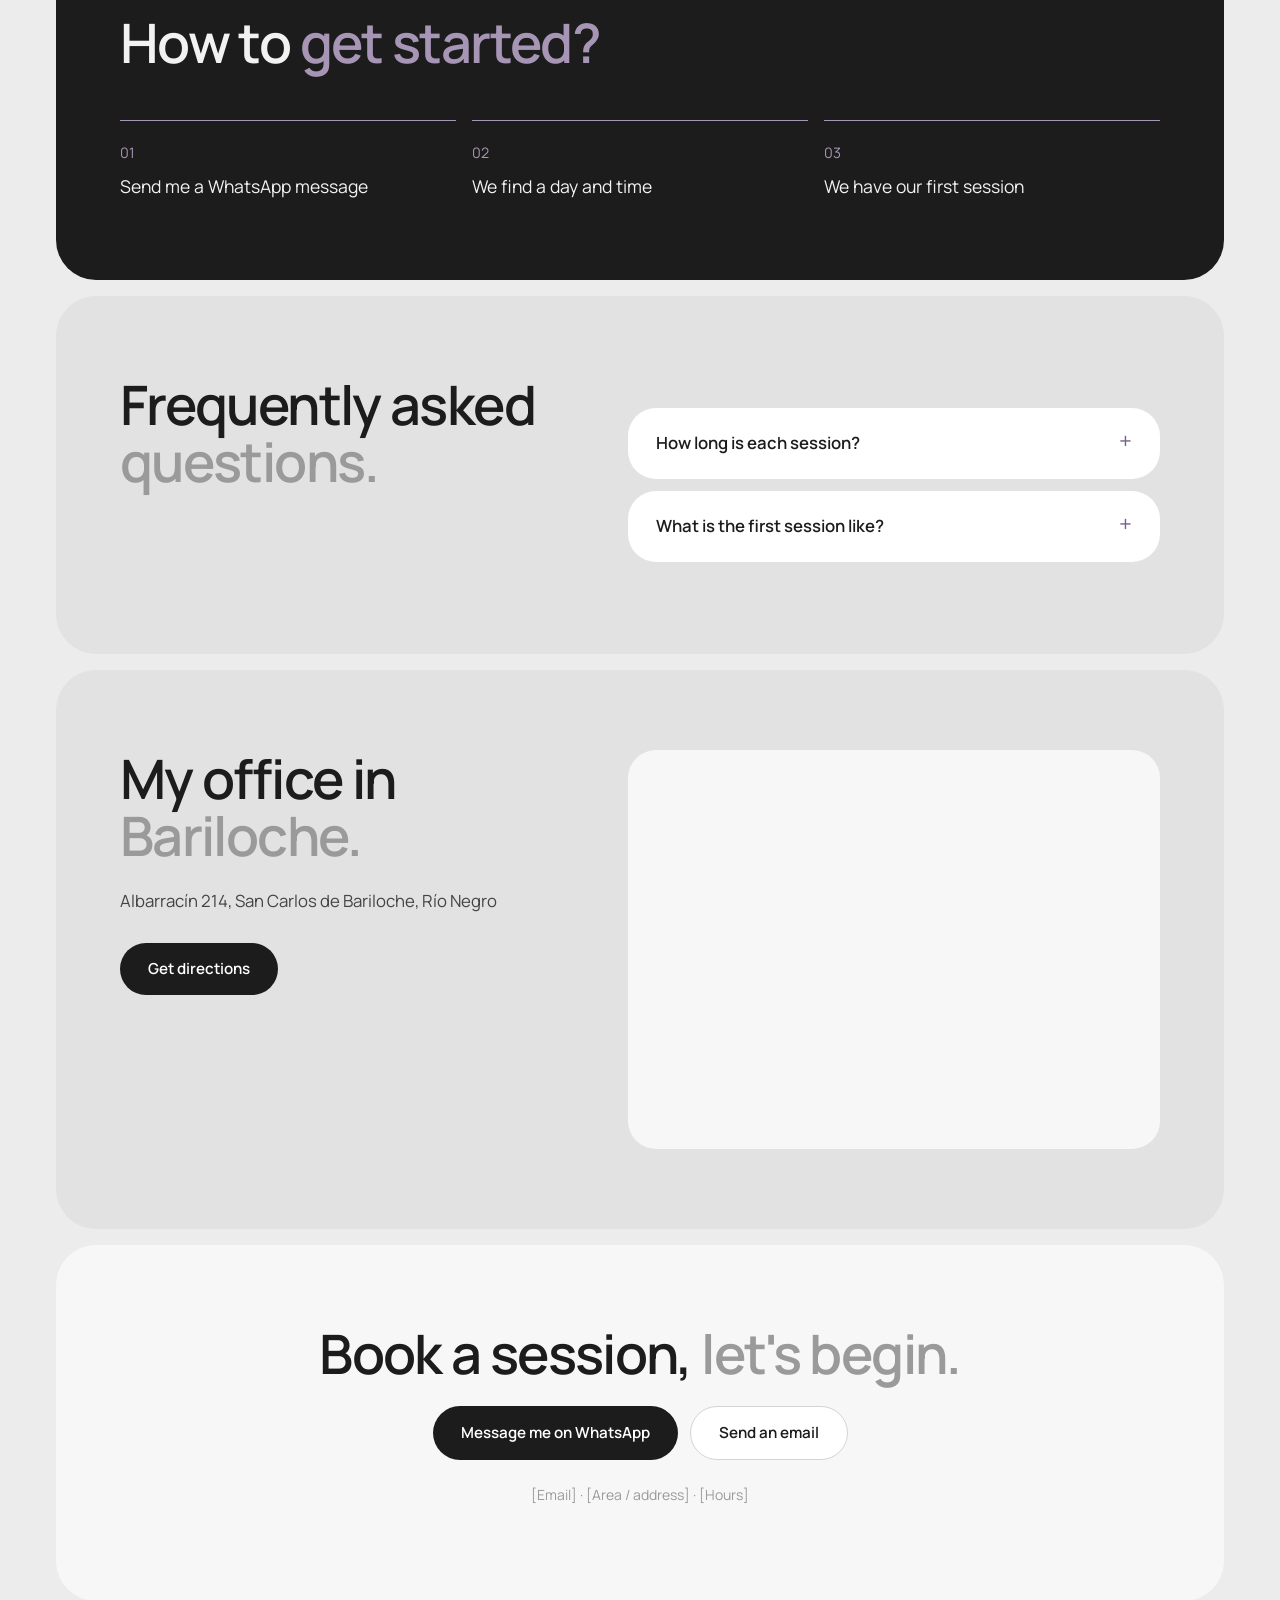
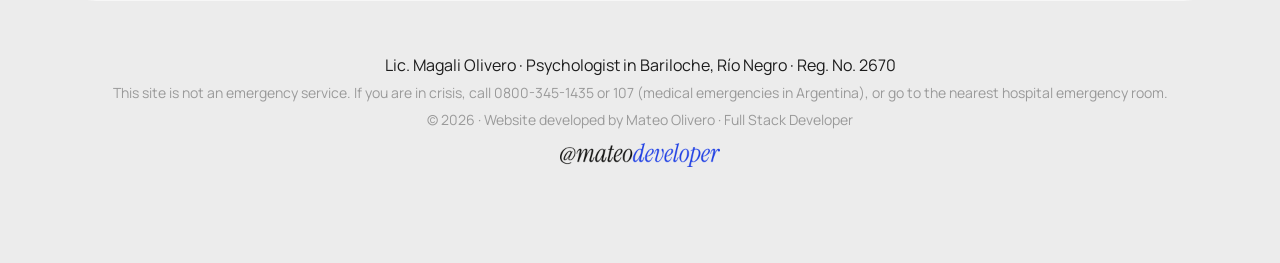
==== commit 296c04a3: "Suma la presentación de Magali y la modalidad online La sección Sobre mí usa el texto escrito por Ma" ====
--- a/docs/index.html
+++ b/docs/index.html
@@ -7,8 +7,8 @@
     SEO. TODO antes de publicar: reemplazar https://magaliolivero.com.ar/ por el dominio real
     en este bloque, en el JSON-LD de abajo, en robots.txt y en sitemap.xml.
   -->
-  <title data-i18n="meta.title">Psicóloga en Bariloche · Lic. Magali Olivero | Terapia presencial</title>
-  <meta name="description" data-i18n-attr="content:meta.desc" content="Psicóloga en San Carlos de Bariloche (M.P. 2670). Terapia para adultos y adolescentes, presencial en el centro de Bariloche. Pedí tu turno por WhatsApp.">
+  <title data-i18n="meta.title">Psicóloga en Bariloche · Lic. Magali Olivero | Terapia presencial y online</title>
+  <meta name="description" data-i18n-attr="content:meta.desc" content="Psicóloga en San Carlos de Bariloche (M.P. 2670). Terapia para adolescentes y adultos, presencial en el centro de Bariloche y online. Pedí tu turno por WhatsApp.">
   <link rel="canonical" href="https://magaliolivero.com.ar/">
   <meta name="robots" content="index, follow">
   <meta name="geo.region" content="AR-R">
@@ -28,7 +28,7 @@
   <meta property="og:type" content="website">
   <meta property="og:site_name" content="Lic. Magali Olivero · Psicóloga">
   <meta property="og:title" content="Psicóloga en Bariloche · Lic. Magali Olivero">
-  <meta property="og:description" content="Terapia para adultos y adolescentes, presencial en Bariloche. Pedí tu turno por WhatsApp.">
+  <meta property="og:description" content="Terapia para adolescentes y adultos, presencial en Bariloche y online. Pedí tu turno por WhatsApp.">
   <meta property="og:url" content="https://magaliolivero.com.ar/">
   <meta property="og:image" content="https://magaliolivero.com.ar/assets/img/og-magali.jpg">
   <meta property="og:image:width" content="1200">
@@ -47,7 +47,7 @@
     "@type": "MedicalBusiness",
     "@id": "https://magaliolivero.com.ar/#consultorio",
     "name": "Lic. Magali Olivero · Psicóloga",
-    "description": "Psicóloga en San Carlos de Bariloche. Terapia para adultos y adolescentes, presencial en Bariloche.",
+    "description": "Psicóloga en San Carlos de Bariloche. Terapia para adolescentes y adultos desde una orientación psicoanalítica, presencial en Bariloche y online.",
     "url": "https://magaliolivero.com.ar/",
     "image": "https://magaliolivero.com.ar/assets/img/og-magali.jpg",
     "telephone": "+5492944652915",
@@ -115,10 +115,10 @@
     <section id="inicio" class="block hero">
       <div>
         <h1>
-          <span class="eyebrow" data-i18n="hero.eyebrow">Psicóloga en Bariloche · Atención presencial</span>
+          <span class="eyebrow" data-i18n="hero.eyebrow">Psicóloga en Bariloche · Presencial y online</span>
           <span class="h1-text" data-i18n="hero.title">Un espacio para <span class="muted">pensar lo que te pasa.</span></span>
         </h1>
-        <p class="lead" data-i18n="hero.lead">Atención psicológica clínica para adultos desde un enfoque psicoanalítico. Consultorio en el centro de Bariloche.</p>
+        <p class="lead" data-i18n="hero.lead">Atención psicológica para adolescentes y adultos desde una orientación psicoanalítica. Presencial en el centro de Bariloche y online.</p>
         <div class="actions">
           <a class="btn btn-dark js-whatsapp" href="#" data-i18n="hero.cta">Pedir turno por WhatsApp</a>
           <a class="btn btn-light" href="#sobre-mi" data-i18n="hero.more">Conoceme</a>
@@ -139,7 +139,7 @@
 
     <!-- Modalidades (en lugar de la fila de logos) -->
     <div class="chips">
-      <span data-i18n="chip.adults">Adultos</span><span data-i18n="chip.teens">Adolescentes</span><span data-i18n="chip.inperson">Presencial</span>
+      <span data-i18n="chip.adults">Adultos</span><span data-i18n="chip.teens">Adolescentes</span><span data-i18n="chip.inperson">Presencial</span><span data-i18n="chip.online">Online</span>
     </div>
 
     <!-- 3. ¿Te pasa esto? -->
@@ -170,8 +170,12 @@
       <div class="split">
         <h2 data-i18n="about.title">Sobre <span class="muted">mí.</span></h2>
         <div>
-          <p data-i18n="about.text">Soy Magali, psicóloga. Estudié en la Universidad Nacional de Córdoba (UNC) y me recibí en 2021, en plena pandemia. Trabajo desde el psicoanálisis, con atención clínica en adultos.</p>
-          <p data-i18n="about.text2">Lo que más me gusta de mi profesión es lo singular de cada persona y el poder del crecimiento personal.</p>
+          <!-- Presentación escrita por Magali -->
+          <p data-i18n="about.p1">Hola, soy Magalí Olivero, Licenciada en Psicología.</p>
+          <p data-i18n="about.p2">Soy psicóloga y trabajo desde una orientación psicoanalítica, acompañando a adolescentes y adultos en sus procesos terapéuticos.</p>
+          <p data-i18n="about.p3">Entiendo la terapia como un espacio de escucha, encuentro y reflexión, donde cada persona pueda poner en palabras aquello que le sucede, explorar sus emociones y comprender aspectos de su historia y de sus vínculos.</p>
+          <p data-i18n="about.p4">Mi trabajo parte de la singularidad de cada paciente. Por eso, busco construir un vínculo terapéutico basado en la confianza, la escucha atenta y el respeto por los tiempos de cada proceso.</p>
+          <p data-i18n="about.p5">Considero que no hay una única manera de transitar lo que nos pasa, y que contar con un espacio propio para hablar de aquello que nos preocupa puede abrir nuevas posibilidades.</p>
           <p class="small" data-i18n="about.license">Psicóloga en San Carlos de Bariloche · Matrícula N.º 2670</p>
         </div>
       </div>
@@ -204,15 +208,19 @@
       <ul class="grid-4">
         <li>
           <svg class="icon" viewBox="0 0 40 40" aria-hidden="true"><circle cx="20" cy="14" r="6"/><path d="M9 33c2-8 20-8 22 0"/></svg>
-          <h3 data-i18n="services.1.t">[Terapia individual]</h3><p data-i18n="services.d">[Descripción breve]</p>
+          <h3 data-i18n="services.1.t">Adultos</h3><p data-i18n="services.1.d">Un espacio de escucha, encuentro y reflexión para poner en palabras aquello que te sucede.</p>
         </li>
         <li>
           <svg class="icon" viewBox="0 0 40 40" aria-hidden="true"><path d="M20 6l4 8 9 1-6.5 6 1.5 9-8-4.5L12 30l1.5-9L7 15l9-1z"/></svg>
-          <h3 data-i18n="services.2.t">[Adolescentes]</h3><p data-i18n="services.d">[Descripción breve]</p>
+          <h3 data-i18n="services.2.t">Adolescentes</h3><p data-i18n="services.2.d">Acompañamiento en sus procesos terapéuticos, con respeto por los tiempos de cada uno.</p>
         </li>
         <li>
           <svg class="icon" viewBox="0 0 40 40" aria-hidden="true"><path d="M20 34s-11-7-11-16a6 6 0 0 1 11-3 6 6 0 0 1 11 3c0 9-11 16-11 16z"/></svg>
-          <h3 data-i18n="services.4.t">[Presencial]</h3><p data-i18n="services.d">[Descripción breve]</p>
+          <h3 data-i18n="services.4.t">Presencial</h3><p data-i18n="services.4.d">En mi consultorio, en el centro de Bariloche.</p>
+        </li>
+        <li>
+          <svg class="icon" viewBox="0 0 40 40" aria-hidden="true"><rect x="6" y="8" width="28" height="19" rx="3"/><path d="M14 33h12M20 27v6"/></svg>
+          <h3 data-i18n="services.5.t">Online</h3><p data-i18n="services.5.d">Sesiones por videollamada, desde donde estés.</p>
         </li>
       </ul>
     </section>
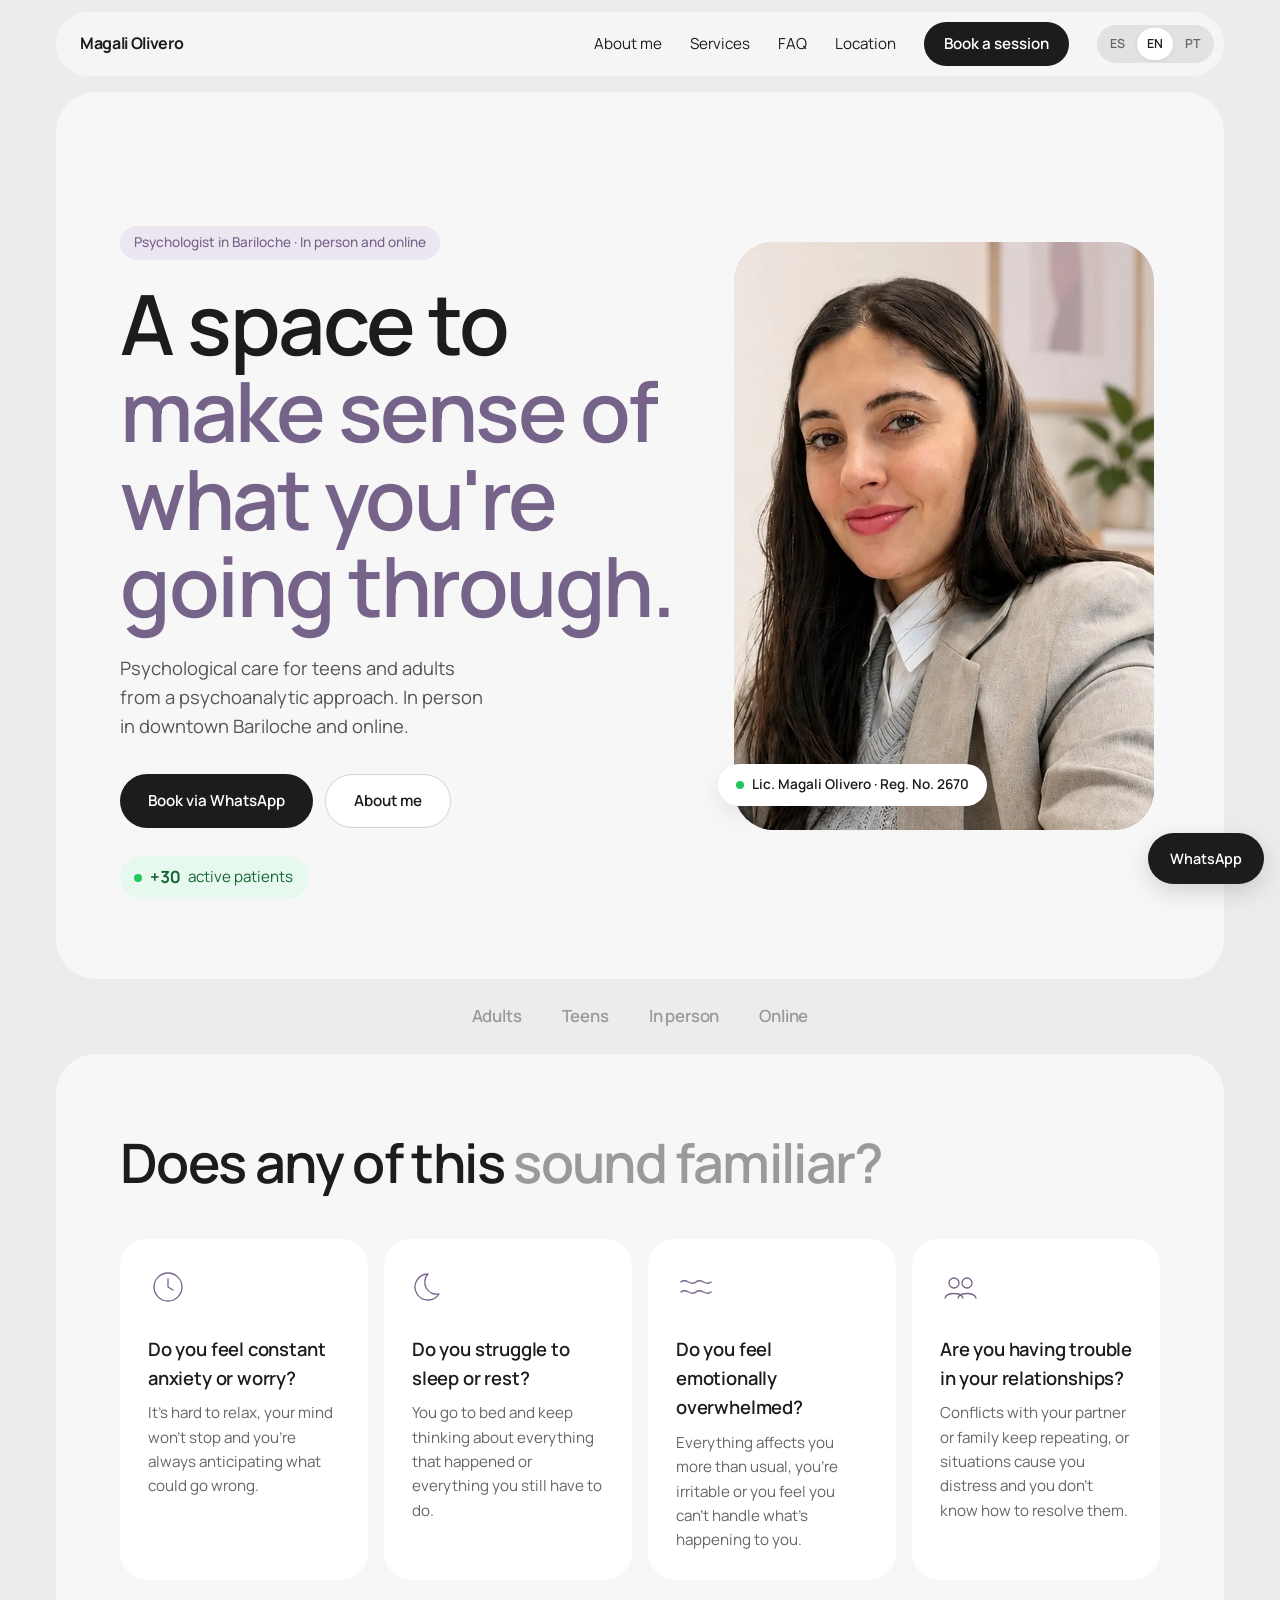
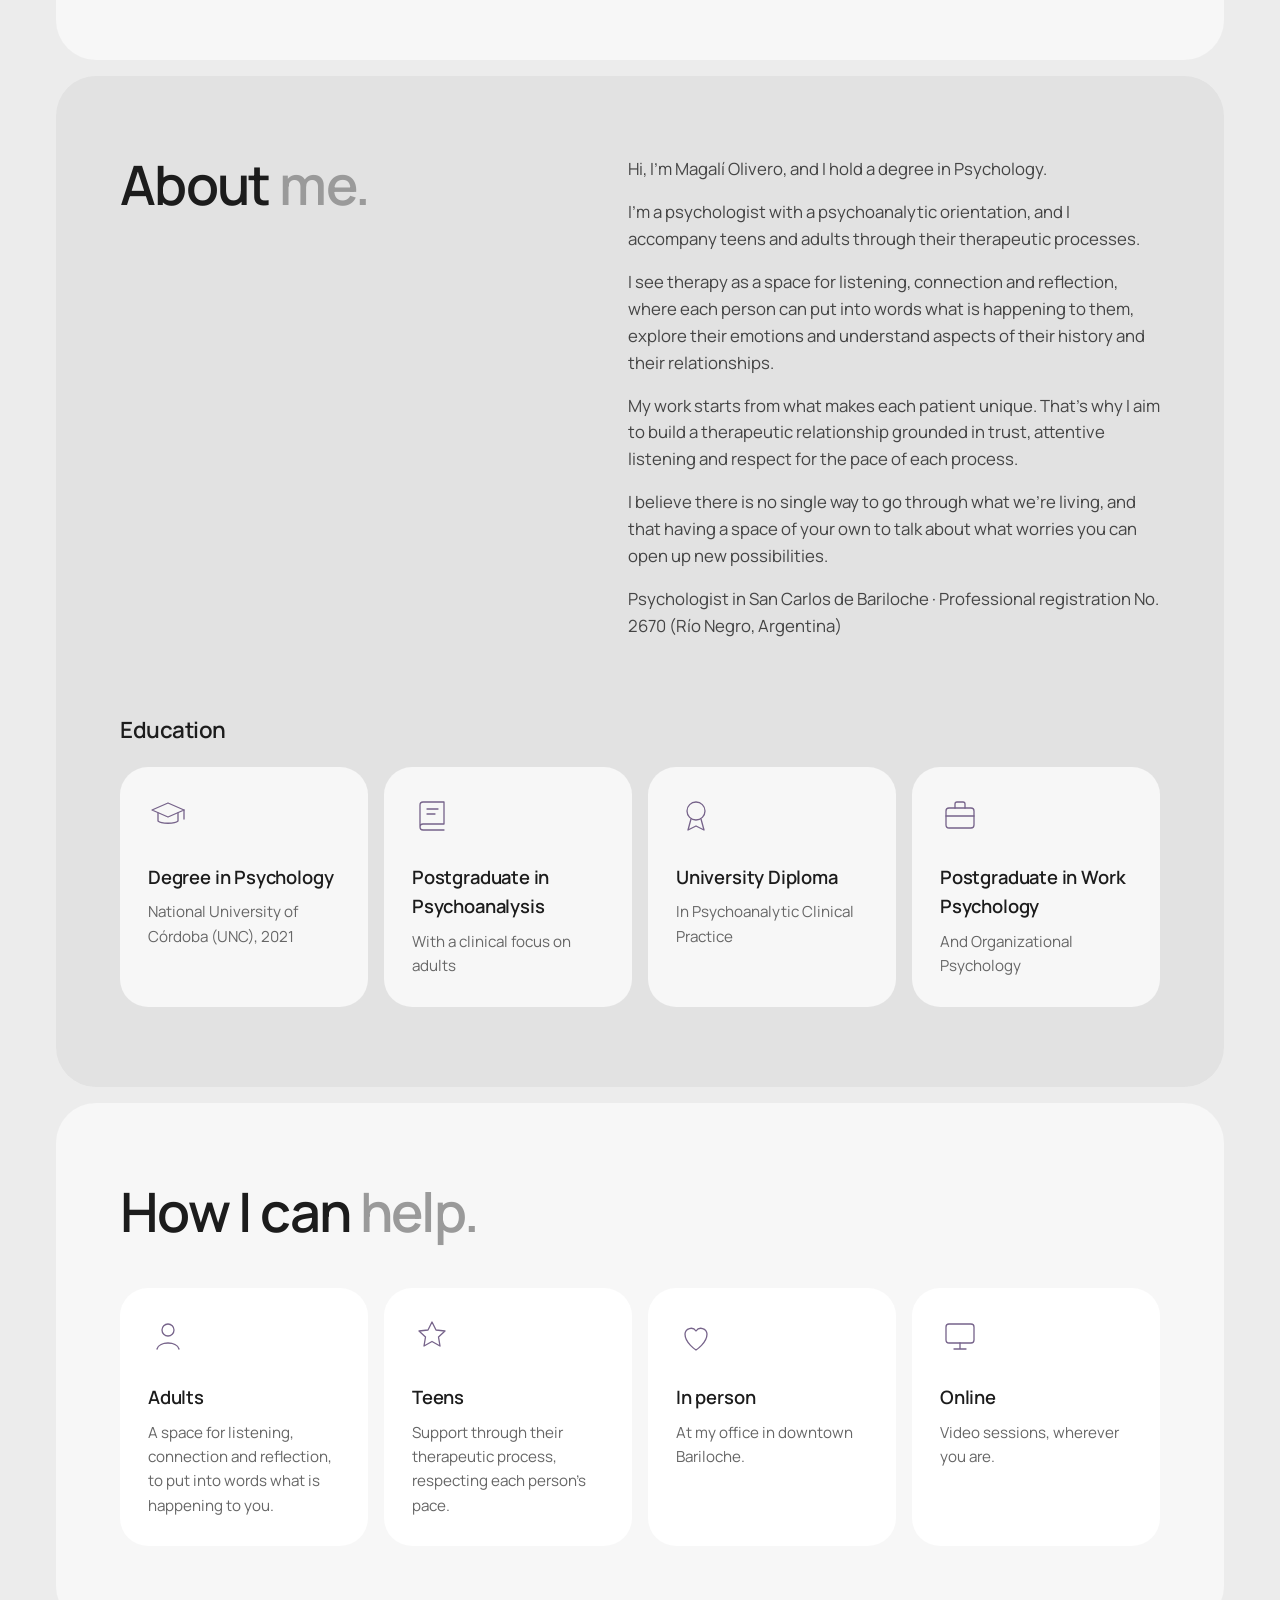
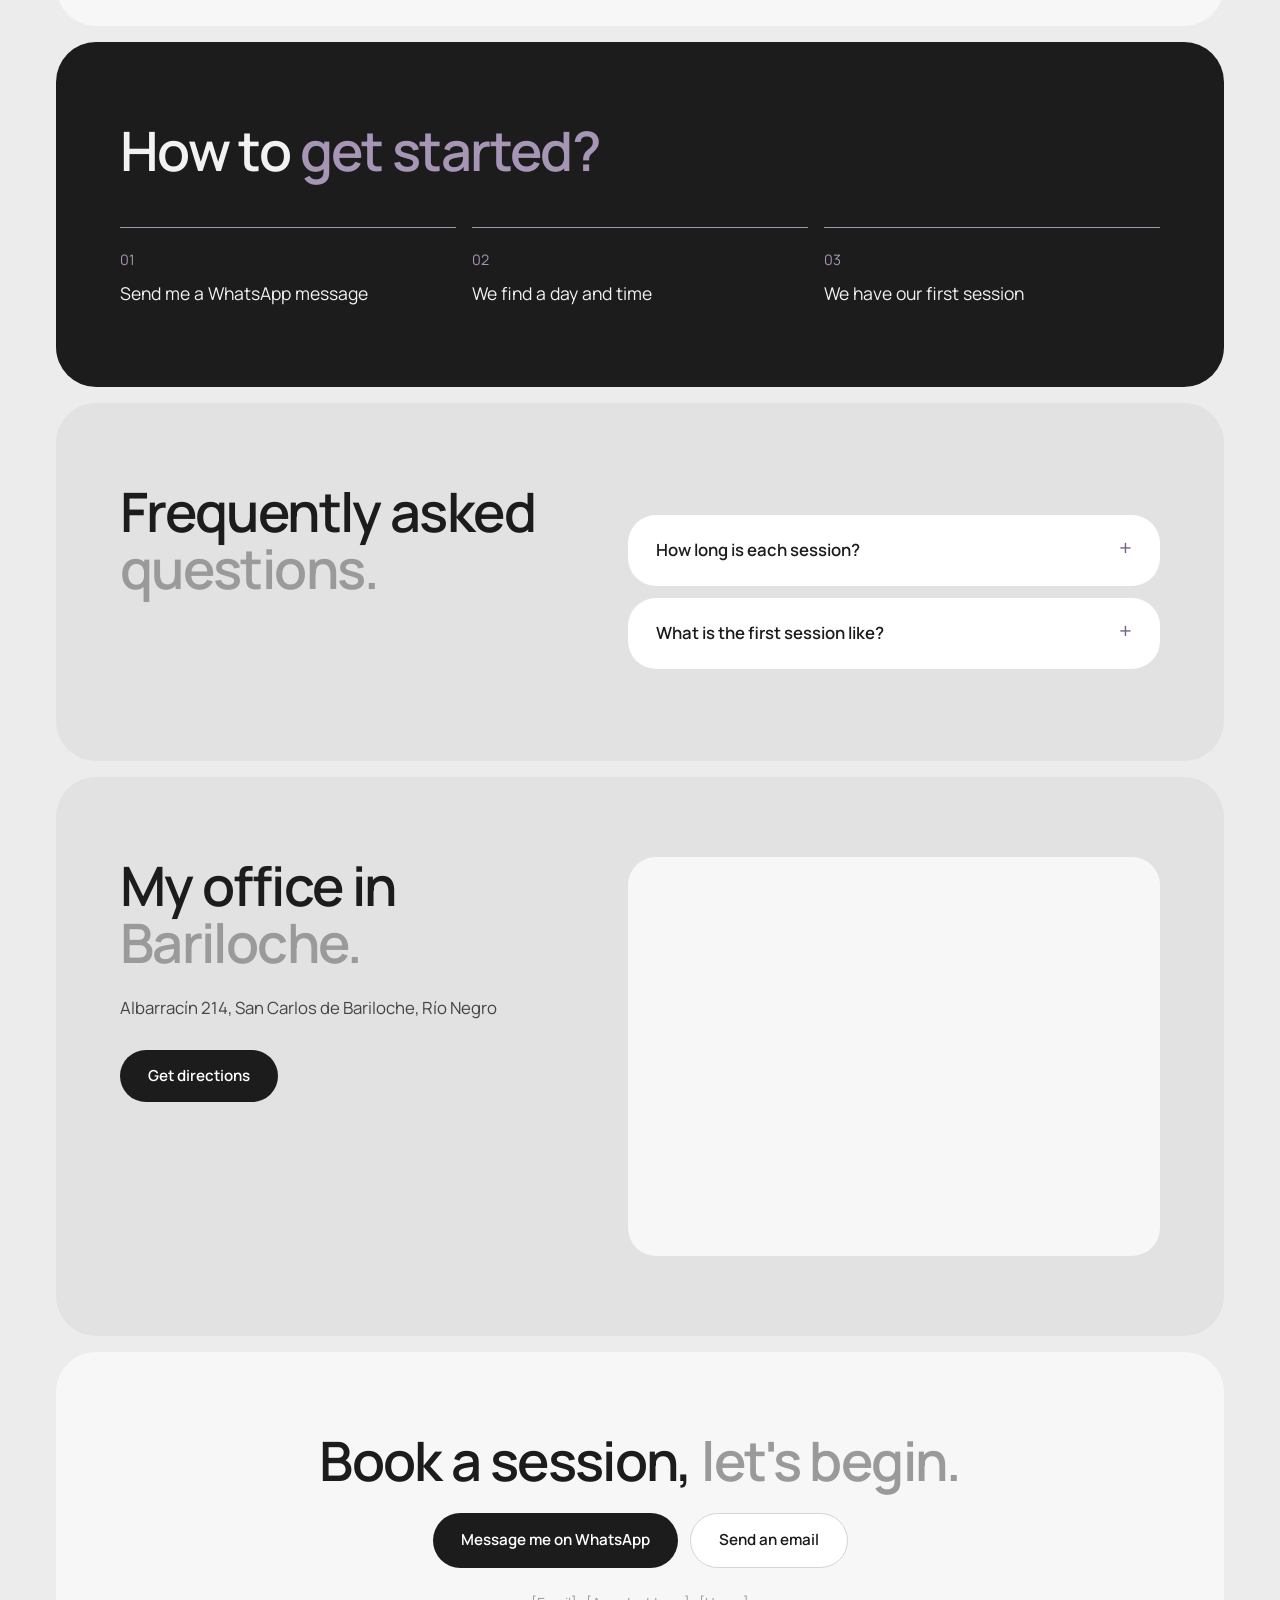
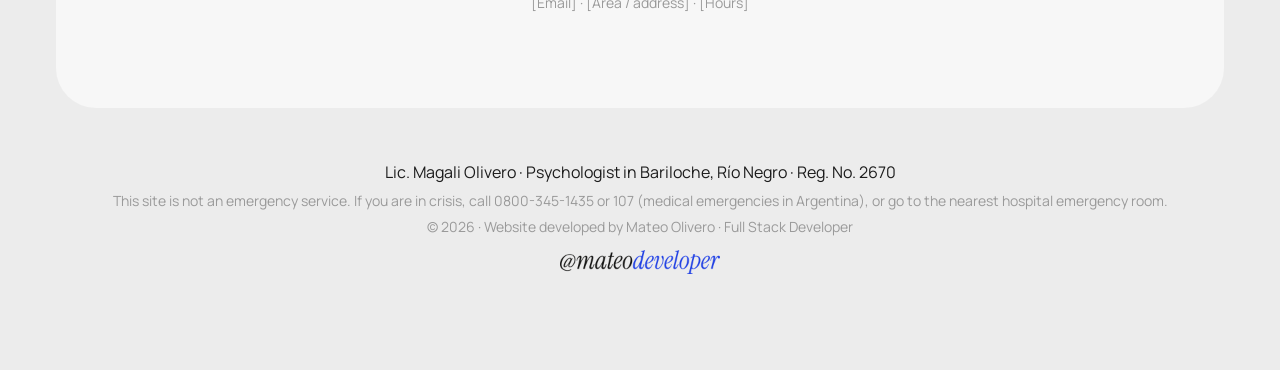
==== commit 6958fdc3: "Completa la sección ¿Te pasa algo de esto? Carga los cuatro motivos de consulta en español, inglés y" ====
--- a/docs/index.html
+++ b/docs/index.html
@@ -148,19 +148,19 @@
       <ul class="grid-4">
         <li>
           <svg class="icon" viewBox="0 0 40 40" aria-hidden="true"><circle cx="20" cy="20" r="14"/><path d="M20 12v8l5 3"/></svg>
-          <h3 data-i18n="reasons.1.t">[Motivo 1]</h3><p data-i18n="reasons.1.d">[Ej.: ansiedad o estrés que no te deja descansar]</p>
-        </li>
-        <li>
-          <svg class="icon" viewBox="0 0 40 40" aria-hidden="true"><path d="M8 28c4-10 20-10 24 0"/><circle cx="20" cy="14" r="6"/></svg>
-          <h3 data-i18n="reasons.2.t">[Motivo 2]</h3><p data-i18n="reasons.2.d">[Ej.: momentos de tristeza o desánimo]</p>
+          <h3 data-i18n="reasons.1.t">¿Sentís ansiedad o preocupación constante?</h3><p data-i18n="reasons.1.d">Te cuesta relajarte, tu cabeza no para y siempre estás anticipando lo que puede salir mal.</p>
+        </li>
+        <li>
+          <svg class="icon" viewBox="0 0 40 40" aria-hidden="true"><path d="M27 27A12 12 0 0 1 16 7a13 13 0 1 0 11 20z"/></svg>
+          <h3 data-i18n="reasons.2.t">¿Te cuesta dormir o descansar?</h3><p data-i18n="reasons.2.d">Te acostás y seguís pensando en todo lo que pasó o en lo que tenés pendiente.</p>
+        </li>
+        <li>
+          <svg class="icon" viewBox="0 0 40 40" aria-hidden="true"><path d="M5 15c5-5 10 5 15 0s10 5 15 0M5 25c5-5 10 5 15 0s10 5 15 0"/></svg>
+          <h3 data-i18n="reasons.3.t">¿Te sentís desbordado/a emocionalmente?</h3><p data-i18n="reasons.3.d">Todo te afecta más de lo habitual, estás irritable o sentís que no podés manejar lo que te pasa.</p>
         </li>
         <li>
           <svg class="icon" viewBox="0 0 40 40" aria-hidden="true"><circle cx="14" cy="16" r="5"/><circle cx="27" cy="16" r="5"/><path d="M5 31c2-6 16-6 18 0M18 31c2-6 16-6 18 0"/></svg>
-          <h3 data-i18n="reasons.3.t">[Motivo 3]</h3><p data-i18n="reasons.3.d">[Ej.: conflictos en vínculos o en la pareja]</p>
-        </li>
-        <li>
-          <svg class="icon" viewBox="0 0 40 40" aria-hidden="true"><path d="M8 32 32 8M14 8h18v18"/></svg>
-          <h3 data-i18n="reasons.4.t">[Motivo 4]</h3><p data-i18n="reasons.4.d">[Ej.: cambios o decisiones difíciles]</p>
+          <h3 data-i18n="reasons.4.t">¿Tenés dificultades en tus relaciones?</h3><p data-i18n="reasons.4.d">Se repiten conflictos de pareja, familiares o situaciones que te generan malestar y no sabés cómo resolverlas.</p>
         </li>
       </ul>
     </section>
--- a/docs/css/styles.css
+++ b/docs/css/styles.css
@@ -89,7 +89,10 @@
 .chips { display: flex; flex-wrap: wrap; justify-content: center; gap: 12px 40px; padding: 8px 0; color: var(--color-muted); font-weight: 600; font-size: 1.05rem; letter-spacing: -.01em; }
 
 /* Grilla de íconos */
-.grid-4 { list-style: none; padding: 0; margin: 48px 0 0; display: grid; gap: 16px; grid-template-columns: repeat(auto-fit, minmax(230px, 1fr)); }
+.grid-4 { list-style: none; padding: 0; margin: 48px 0 0; display: grid; gap: 16px; grid-template-columns: 1fr; }
+/* Las listas tienen 4 tarjetas: 1, 2 o 4 columnas, para que nunca quede una sola abajo */
+@media (min-width: 600px) { .grid-4 { grid-template-columns: repeat(2, 1fr); } }
+@media (min-width: 1150px) { .grid-4 { grid-template-columns: repeat(4, 1fr); } }
 .grid-4 li { background: #fff; border-radius: var(--radius-lg); padding: 28px; }
 .block.alt .grid-4 li { background: var(--color-block); }
 .grid-4 h3 { font-size: 1.15rem; font-weight: 600; letter-spacing: -.01em; margin: 20px 0 8px; }
